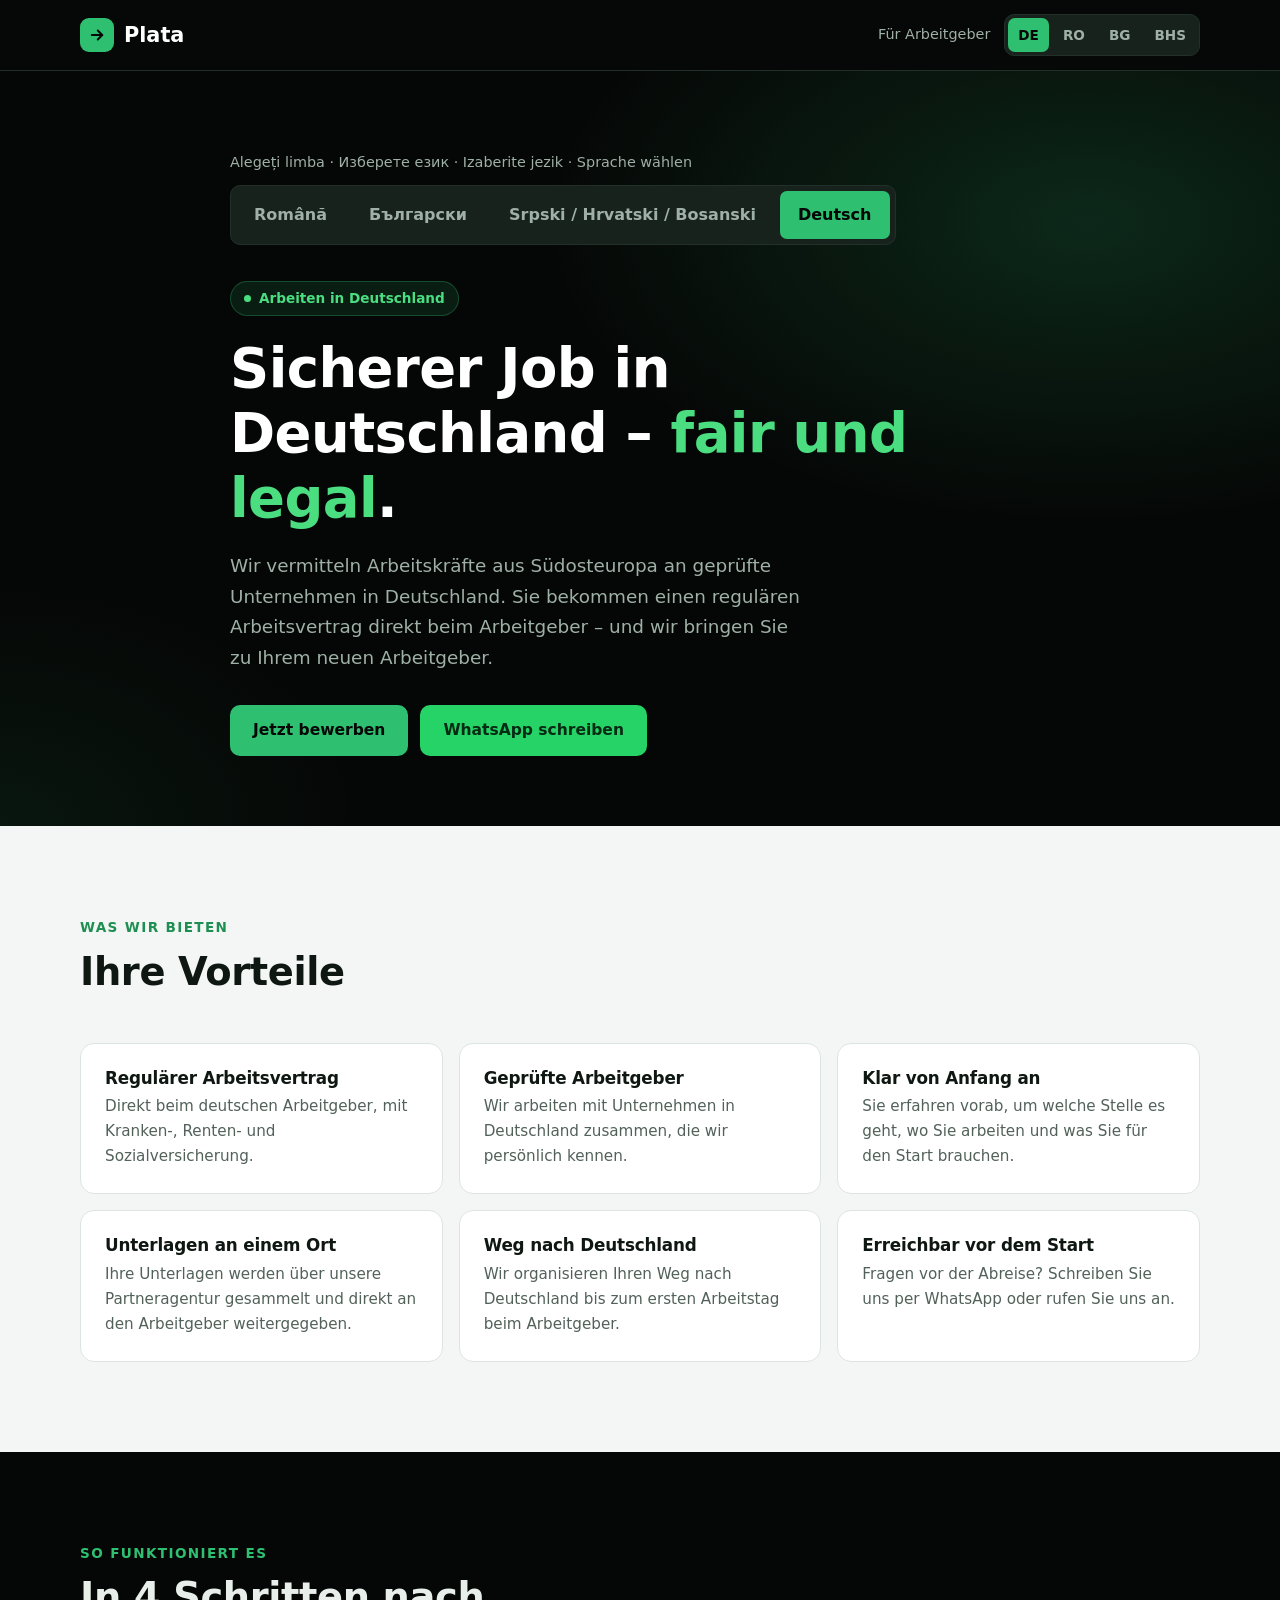
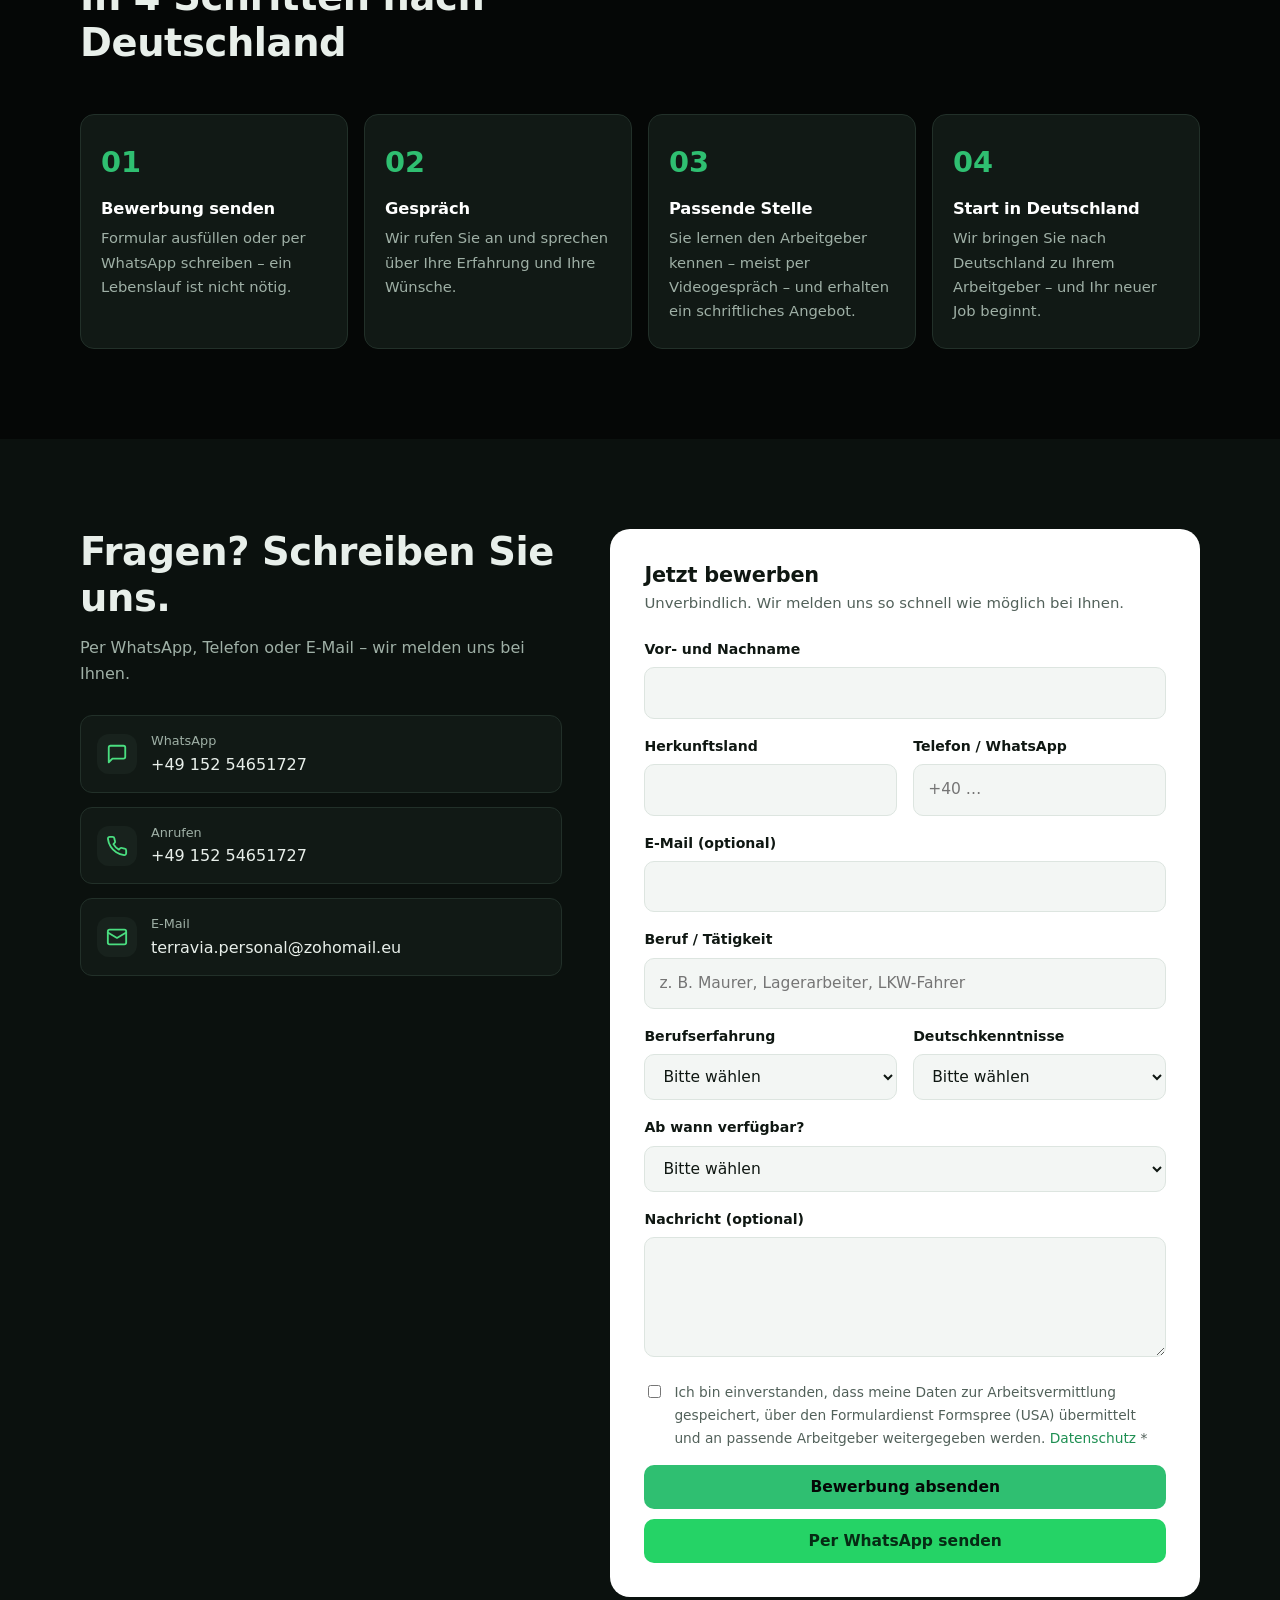
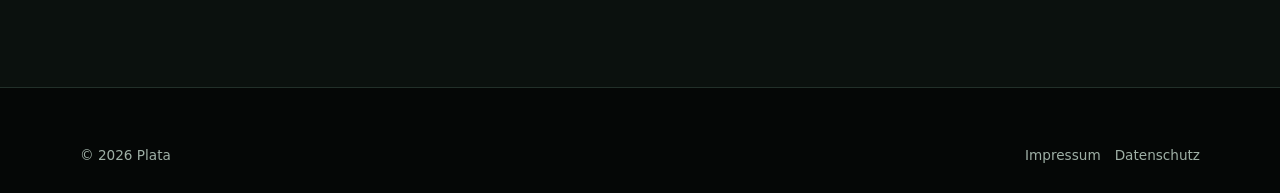
==== bewerber.html @ 731bc87e "Firmenname von Terravia auf Plata ändern Co-Authored-By: Claude Opus 5.5 <noreply@anthropic.com> Cla" ====
<!DOCTYPE html>
<html lang="de">
<head>
  <meta charset="UTF-8">
  <meta name="viewport" content="width=device-width, initial-scale=1.0">
  <title>Arbeiten in Deutschland – jetzt bewerben | Plata</title>
  <meta name="description" content="Arbeiten in Deutschland: regulärer Arbeitsvertrag direkt beim Arbeitgeber. Muncă în Germania · Работа в Германия · Posao u Njemačkoj.">
  <meta name="theme-color" content="#050706">
  <link rel="icon" href="assets/img/favicon.svg" type="image/svg+xml">
  <link rel="stylesheet" href="assets/css/style.css">
</head>
<body>
  <a class="skip-link" href="#main">↓</a>

  <header class="site-header">
    <div class="container">
      <a href="index.html" class="logo">
        <span class="logo-mark"><svg width="18" height="18" viewBox="0 0 24 24" fill="none" stroke="currentColor" stroke-width="2.6" stroke-linecap="round" stroke-linejoin="round" aria-hidden="true"><path d="M5 12h14"/><path d="m13 6 6 6-6 6"/></svg></span>
        <span data-cfg="companyName">Plata</span>
      </a>
      <div style="display:flex;align-items:center;gap:14px">
        <a href="index.html" class="header-langs" style="color:var(--muted-light);font-size:0.9rem" data-i18n="nav.employers">Für Arbeitgeber</a>
        <div class="lang-switch" role="group" aria-label="Sprache / Limba / Език / Jezik"></div>
      </div>
    </div>
  </header>

  <main id="main">
    <section class="hero worker-hero">
      <div class="container">
        <div class="lang-pick">
          <p>Alegeți limba · Изберете език · Izaberite jezik · Sprache wählen</p>
          <div class="lang-switch lang-switch-big" role="group" aria-label="Limba / Език / Jezik / Sprache"></div>
        </div>
        <span class="eyebrow" data-i18n="hero.eyebrow">Arbeiten in Deutschland</span>
        <h1 data-i18n="hero.title">Sicherer Job in Deutschland – <em>fair und legal</em>.</h1>
        <p class="lead" data-i18n="hero.lead"></p>
        <div class="hero-actions">
          <a href="#bewerbung" class="btn btn-green" data-i18n="hero.cta">Jetzt bewerben</a>
          <a data-cfg-href="whatsapp" href="#" target="_blank" rel="noopener" class="btn btn-whatsapp" data-i18n="hero.whatsapp">WhatsApp</a>
        </div>
      </div>
    </section>

    <section class="section section-light">
      <div class="container">
        <div class="section-head">
          <div class="kicker" data-i18n="benefits.kicker"></div>
          <h2 data-i18n="benefits.title"></h2>
        </div>
        <div class="benefits">
          <div class="benefit"><h3 data-i18n="b1.t"></h3><p data-i18n="b1.d"></p></div>
          <div class="benefit"><h3 data-i18n="b2.t"></h3><p data-i18n="b2.d"></p></div>
          <div class="benefit"><h3 data-i18n="b3.t"></h3><p data-i18n="b3.d"></p></div>
          <div class="benefit"><h3 data-i18n="b4.t"></h3><p data-i18n="b4.d"></p></div>
          <div class="benefit"><h3 data-i18n="b5.t"></h3><p data-i18n="b5.d"></p></div>
          <div class="benefit"><h3 data-i18n="b6.t"></h3><p data-i18n="b6.d"></p></div>
        </div>
      </div>
    </section>

    <section class="section section-black">
      <div class="container">
        <div class="section-head">
          <div class="kicker" data-i18n="steps.kicker"></div>
          <h2 data-i18n="steps.title"></h2>
        </div>
        <div class="steps" style="grid-template-columns:repeat(auto-fit,minmax(220px,1fr))">
          <div class="step"><h3 data-i18n="s1.t"></h3><p data-i18n="s1.d"></p></div>
          <div class="step"><h3 data-i18n="s2.t"></h3><p data-i18n="s2.d"></p></div>
          <div class="step"><h3 data-i18n="s3.t"></h3><p data-i18n="s3.d"></p></div>
          <div class="step"><h3 data-i18n="s4.t"></h3><p data-i18n="s4.d"></p></div>
        </div>
      </div>
    </section>

    <section class="section" id="bewerbung">
      <div class="container contact-wrap">
        <div class="contact-info">
          <h2 data-i18n="contact.t"></h2>
          <p data-i18n="contact.d"></p>
          <div class="contact-lines">
            <a class="contact-line" data-cfg-href="whatsapp" href="#" target="_blank" rel="noopener">
              <span class="icon"><svg viewBox="0 0 24 24" fill="none" stroke="currentColor" stroke-width="2" stroke-linecap="round" stroke-linejoin="round"><path d="M21 15a2 2 0 0 1-2 2H7l-4 4V5a2 2 0 0 1 2-2h14a2 2 0 0 1 2 2z"/></svg></span>
              <span><small>WhatsApp</small><span data-cfg="phone"></span></span>
            </a>
            <a class="contact-line" data-cfg-href="phone" href="#">
              <span class="icon"><svg viewBox="0 0 24 24" fill="none" stroke="currentColor" stroke-width="2" stroke-linecap="round" stroke-linejoin="round"><path d="M22 16.92v3a2 2 0 0 1-2.18 2 19.79 19.79 0 0 1-8.63-3.07 19.5 19.5 0 0 1-6-6A19.79 19.79 0 0 1 2.12 4.18 2 2 0 0 1 4.11 2h3a2 2 0 0 1 2 1.72c.13.96.36 1.9.7 2.81a2 2 0 0 1-.45 2.11L8.09 9.91a16 16 0 0 0 6 6l1.27-1.27a2 2 0 0 1 2.11-.45c.91.34 1.85.57 2.81.7A2 2 0 0 1 22 16.92z"/></svg></span>
              <span><small data-i18n="contact.call">Anrufen</small><span data-cfg="phone"></span></span>
            </a>
            <a class="contact-line" data-cfg-href="email" href="#">
              <span class="icon"><svg viewBox="0 0 24 24" fill="none" stroke="currentColor" stroke-width="2" stroke-linecap="round" stroke-linejoin="round"><rect x="2" y="4" width="20" height="16" rx="2"/><path d="m22 7-10 6L2 7"/></svg></span>
              <span><small>E-Mail</small><span data-cfg="email"></span></span>
            </a>
          </div>
        </div>

        <div class="form-card">
          <h3 data-i18n="form.title"></h3>
          <p class="sub" data-i18n="form.sub"></p>
          <div class="form-status" role="status" aria-live="polite"></div>
          <form id="worker-form" novalidate>
            <input type="text" name="_gotcha" tabindex="-1" autocomplete="off" aria-hidden="true" style="position:absolute;left:-9999px">
            <div class="form-grid">
              <div class="field full">
                <label for="w-name" data-i18n="f.name"></label>
                <input id="w-name" name="name" type="text" required autocomplete="name">
                <div class="error-msg" data-i18n="f.required"></div>
              </div>
              <div class="field">
                <label for="w-country" data-i18n="f.country"></label>
                <input id="w-country" name="country" type="text" required autocomplete="country-name">
                <div class="error-msg" data-i18n="f.required"></div>
              </div>
              <div class="field">
                <label for="w-phone" data-i18n="f.phone"></label>
                <input id="w-phone" name="phone" type="tel" required autocomplete="tel" placeholder="+40 …">
                <div class="error-msg" data-i18n="f.required"></div>
              </div>
              <div class="field full">
                <label for="w-email" data-i18n="f.email"></label>
                <input id="w-email" name="email" type="email" autocomplete="email">
              </div>
              <div class="field full">
                <label for="w-job" data-i18n="f.job"></label>
                <input id="w-job" name="job" type="text" required data-i18n-ph="f.job.ph">
                <div class="error-msg" data-i18n="f.required"></div>
              </div>
              <div class="field">
                <label for="w-exp" data-i18n="f.exp"></label>
                <select id="w-exp" name="experience">
                  <option value="" data-i18n="f.select"></option>
                  <option value="<1" data-i18n="f.exp.1"></option>
                  <option value="1-3" data-i18n="f.exp.2"></option>
                  <option value="3-5" data-i18n="f.exp.3"></option>
                  <option value=">5" data-i18n="f.exp.4"></option>
                </select>
              </div>
              <div class="field">
                <label for="w-german" data-i18n="f.german"></label>
                <select id="w-german" name="german">
                  <option value="" data-i18n="f.select"></option>
                  <option value="0" data-i18n="f.german.1"></option>
                  <option value="A" data-i18n="f.german.2"></option>
                  <option value="B" data-i18n="f.german.3"></option>
                  <option value="C" data-i18n="f.german.4"></option>
                </select>
              </div>
              <div class="field full">
                <label for="w-start" data-i18n="f.start"></label>
                <select id="w-start" name="start">
                  <option value="" data-i18n="f.select"></option>
                  <option value="now" data-i18n="f.start.1"></option>
                  <option value="1-3m" data-i18n="f.start.2"></option>
                  <option value="later" data-i18n="f.start.3"></option>
                </select>
              </div>
              <div class="field full">
                <label for="w-msg" data-i18n="f.msg"></label>
                <textarea id="w-msg" name="message"></textarea>
              </div>
              <label class="consent full">
                <input type="checkbox" name="consent">
                <span><span data-i18n="f.consent"></span> <a href="datenschutz.html" data-i18n="f.privacy"></a> *</span>
              </label>
              <div class="full" style="display:grid;gap:10px">
                <button type="submit" class="btn btn-green btn-block" data-i18n="f.submit"></button>
                <button type="button" id="worker-whatsapp" class="btn btn-whatsapp btn-block" data-i18n="f.whatsapp"></button>
              </div>
            </div>
          </form>
        </div>
      </div>
    </section>
  </main>

  <footer class="site-footer">
    <div class="container">
      <div class="footer-bottom" style="margin-top:0;border-top:none;padding-top:0">
        <span>© <span data-year></span> <span data-cfg="companyName">Plata</span></span>
        <span><a href="impressum.html" style="display:inline;margin-right:14px">Impressum</a><a href="datenschutz.html" style="display:inline">Datenschutz</a></span>
      </div>
    </div>
  </footer>

  <script src="assets/js/config.js"></script>
  <script src="assets/js/i18n.js"></script>
  <script src="assets/js/app.js"></script>
</body>
</html>
---- assets/css/style.css ----
/* Plata – Personalvermittlung Südosteuropa
 * Farben: Grün, Weiß, Dunkel/Schwarz. Keine externen Schriften (DSGVO-freundlich).
 */
:root {
  --black: #050706;
  --dark: #0b110e;
  --dark-2: #111915;
  --dark-3: #18221d;
  --line-dark: #223029;
  --green: #2fbf71;
  --green-bright: #4ade80;
  --green-dark: #1e8f52;
  --green-soft: rgba(47, 191, 113, 0.12);
  --white: #ffffff;
  --light: #f3f6f4;
  --text-light: #e8efea;
  --muted-light: #9fb0a6;
  --text-dark: #0f1712;
  --muted-dark: #52615a;
  --line-light: #dde5e0;
  --radius: 14px;
  --max: 1160px;
}

* { box-sizing: border-box; }
html { scroll-behavior: smooth; }

body {
  margin: 0;
  font-family: system-ui, -apple-system, "Segoe UI", Roboto, "Helvetica Neue", Arial, sans-serif;
  background: var(--dark);
  color: var(--text-light);
  line-height: 1.65;
  -webkit-font-smoothing: antialiased;
}

a { color: var(--green-bright); text-decoration: none; }
a:hover { text-decoration: underline; }
h1, h2, h3 { line-height: 1.2; letter-spacing: -0.01em; }

.container { width: 100%; max-width: var(--max); margin: 0 auto; padding: 0 20px; }

.skip-link {
  position: absolute; left: -999px; top: 8px; background: var(--green); color: var(--black);
  padding: 8px 14px; border-radius: 8px; z-index: 100;
}
.skip-link:focus { left: 8px; }

/* ---------- Header ---------- */
.site-header {
  position: sticky; top: 0; z-index: 50;
  background: rgba(5, 7, 6, 0.88);
  backdrop-filter: blur(10px);
  -webkit-backdrop-filter: blur(10px);
  border-bottom: 1px solid var(--line-dark);
}
.site-header .container { display: flex; align-items: center; justify-content: space-between; height: 70px; gap: 16px; }

.logo { display: flex; align-items: center; gap: 10px; color: var(--white); font-weight: 800; font-size: 1.3rem; }
.logo:hover { text-decoration: none; }
.logo-mark {
  width: 34px; height: 34px; border-radius: 9px; background: var(--green);
  display: grid; place-items: center; color: var(--black);
}
.logo small { display: block; font-size: 0.68rem; font-weight: 500; color: var(--muted-light); letter-spacing: 0.04em; text-transform: uppercase; margin-top: -3px; }

.nav { display: flex; align-items: center; gap: 4px; }
.nav a { color: var(--muted-light); padding: 8px 12px; border-radius: 8px; font-weight: 500; font-size: 0.95rem; }
.nav a:hover { color: var(--white); background: var(--dark-3); text-decoration: none; }
.nav a.active { color: var(--green-bright); }
.nav .btn { margin-left: 8px; }

.nav-toggle {
  display: none; background: none; border: 1px solid var(--line-dark); color: var(--white);
  border-radius: 8px; padding: 6px 11px; font-size: 1.2rem; cursor: pointer;
}

/* ---------- Buttons ---------- */
.btn {
  display: inline-flex; align-items: center; justify-content: center; gap: 8px;
  padding: 12px 22px; border-radius: 10px; border: 1px solid transparent;
  font-weight: 700; font-size: 0.97rem; font-family: inherit; cursor: pointer;
  transition: background 0.15s, color 0.15s, border-color 0.15s, transform 0.15s;
}
.btn:hover { text-decoration: none; transform: translateY(-1px); }
.btn-green { background: var(--green); color: var(--black); }
.btn-green:hover { background: var(--green-bright); }
.btn-ghost { background: transparent; color: var(--white); border-color: #34463c; }
.btn-ghost:hover { border-color: var(--green); color: var(--green-bright); }
.btn-dark { background: var(--black); color: var(--white); }
.btn-dark:hover { background: var(--dark-3); }
.btn-whatsapp { background: #25d366; color: #062b14; }
.btn-whatsapp:hover { background: #3ee07a; }
.btn-small { padding: 8px 15px; font-size: 0.88rem; }
.btn-block { width: 100%; }

/* ---------- Hero ---------- */
.hero {
  position: relative; overflow: hidden;
  background:
    radial-gradient(900px 500px at 85% 20%, rgba(47, 191, 113, 0.18), transparent 60%),
    radial-gradient(600px 400px at 0% 100%, rgba(47, 191, 113, 0.08), transparent 60%),
    var(--black);
  padding: 90px 0 100px;
}
.hero .container { display: grid; grid-template-columns: 1.15fr 0.85fr; gap: 50px; align-items: center; }
.eyebrow {
  display: inline-flex; align-items: center; gap: 8px;
  color: var(--green-bright); background: var(--green-soft); border: 1px solid rgba(47, 191, 113, 0.3);
  padding: 5px 13px; border-radius: 999px; font-size: 0.85rem; font-weight: 600; margin-bottom: 20px;
}
.eyebrow::before { content: ""; width: 7px; height: 7px; border-radius: 50%; background: var(--green-bright); }
.hero h1 { font-size: clamp(2.1rem, 4.6vw, 3.4rem); margin: 0 0 20px; color: var(--white); }
.hero h1 em { font-style: normal; color: var(--green-bright); }
.hero p.lead { font-size: 1.15rem; color: var(--muted-light); margin: 0 0 32px; max-width: 580px; }
.hero-actions { display: flex; gap: 12px; flex-wrap: wrap; }
.hero-langs { margin-top: 28px; font-size: 0.9rem; color: var(--muted-light); }
.hero-langs a { color: var(--text-light); border-bottom: 1px dashed #3b4d43; margin-left: 6px; }
.hero-langs a:hover { color: var(--green-bright); text-decoration: none; }

.route-card {
  background: linear-gradient(180deg, var(--dark-2), var(--black));
  border: 1px solid var(--line-dark); border-radius: 20px; padding: 22px;
  box-shadow: 0 30px 80px rgba(0, 0, 0, 0.5);
}
.route-card h2 { font-size: 0.8rem; text-transform: uppercase; letter-spacing: 0.1em; color: var(--muted-light); margin: 0 0 8px; font-weight: 600; }
.route-card svg { width: 100%; height: auto; display: block; }
.route-card .legend { display: flex; gap: 16px; font-size: 0.8rem; color: var(--muted-light); margin-top: 8px; flex-wrap: wrap; }
.route-card .legend span::before { content: ""; display: inline-block; width: 9px; height: 9px; border-radius: 50%; margin-right: 6px; vertical-align: 0; }
.route-card .legend .eu::before { background: var(--green-bright); }
.route-card .legend .wb::before { background: transparent; border: 2px solid var(--green-bright); width: 7px; height: 7px; }

.route-path { stroke-dasharray: 5 6; animation: dash 1.6s linear infinite; }
@keyframes dash { to { stroke-dashoffset: -22; } }
@media (prefers-reduced-motion: reduce) { .route-path { animation: none; } html { scroll-behavior: auto; } }

/* ---------- Trust bar ---------- */
.trust { background: var(--dark-2); border-top: 1px solid var(--line-dark); border-bottom: 1px solid var(--line-dark); }
.trust .container { display: grid; grid-template-columns: repeat(4, 1fr); }
.trust-item { padding: 26px 20px; border-right: 1px solid var(--line-dark); }
.trust-item:last-child { border-right: none; }
.trust-item strong { display: block; color: var(--white); font-size: 1.02rem; }
.trust-item span { color: var(--muted-light); font-size: 0.9rem; }

/* ---------- Sections ---------- */
.section { padding: 90px 0; }
.section-black { background: var(--black); }
.section-light { background: var(--light); color: var(--text-dark); }
.section-white { background: var(--white); color: var(--text-dark); }
.section-head { max-width: 680px; margin-bottom: 48px; }
.section-head.center { margin-left: auto; margin-right: auto; text-align: center; }
.kicker { color: var(--green); font-weight: 700; font-size: 0.85rem; text-transform: uppercase; letter-spacing: 0.1em; margin-bottom: 10px; }
.section-head h2 { font-size: clamp(1.7rem, 3.2vw, 2.4rem); margin: 0 0 14px; }
.section-head p { margin: 0; font-size: 1.07rem; color: var(--muted-light); }
.section-light .section-head p, .section-white .section-head p { color: var(--muted-dark); }
.section-light .kicker, .section-white .kicker { color: var(--green-dark); }

.grid-3 { display: grid; grid-template-columns: repeat(3, 1fr); gap: 20px; }
.grid-2 { display: grid; grid-template-columns: 1fr 1fr; gap: 48px; align-items: center; }

/* Leistungen (helle Karten) */
.service {
  background: var(--white); border: 1px solid var(--line-light); border-radius: var(--radius); padding: 28px;
  transition: border-color 0.15s, box-shadow 0.15s;
}
.service:hover { border-color: var(--green); box-shadow: 0 12px 30px rgba(15, 23, 18, 0.08); }
.icon {
  width: 46px; height: 46px; border-radius: 12px; display: grid; place-items: center;
  background: var(--black); color: var(--green-bright); margin-bottom: 18px;
}
.icon svg { width: 22px; height: 22px; }
.service h3 { margin: 0 0 8px; font-size: 1.12rem; }
.service p { margin: 0; color: var(--muted-dark); font-size: 0.97rem; }

/* Ablauf */
.steps { display: grid; grid-template-columns: repeat(5, 1fr); gap: 16px; counter-reset: step; }
.step {
  position: relative; background: var(--dark-2); border: 1px solid var(--line-dark); border-radius: var(--radius); padding: 24px 20px;
}
.step::before {
  counter-increment: step; content: counter(step, decimal-leading-zero);
  display: block; font-size: 1.8rem; font-weight: 800; color: var(--green); margin-bottom: 12px; font-variant-numeric: tabular-nums;
}
.step h3 { margin: 0 0 8px; font-size: 1.02rem; color: var(--white); }
.step p { margin: 0; color: var(--muted-light); font-size: 0.92rem; }

/* Branchen (schwarze Kacheln) */
.sectors { display: grid; grid-template-columns: repeat(4, 1fr); gap: 14px; }
.sector {
  background: var(--black); border: 1px solid var(--line-dark); border-radius: var(--radius); padding: 22px;
  transition: border-color 0.15s;
}
.sector:hover { border-color: var(--green); }
.sector .icon { background: var(--dark-3); margin-bottom: 14px; }
.sector h3 { margin: 0 0 6px; font-size: 1.02rem; color: var(--white); }
.sector p { margin: 0; color: var(--muted-light); font-size: 0.88rem; }

/* Länder */
.countries { display: grid; grid-template-columns: 1fr 1fr; gap: 20px; }
.country-group { background: var(--dark-2); border: 1px solid var(--line-dark); border-radius: var(--radius); padding: 28px; }
.country-group h3 { margin: 0 0 6px; color: var(--white); }
.country-group > p { margin: 0 0 18px; color: var(--muted-light); font-size: 0.95rem; }
.country-list { display: flex; flex-wrap: wrap; gap: 10px; list-style: none; padding: 0; margin: 0; }
.country-list li {
  display: flex; align-items: center; gap: 10px; background: var(--black); border: 1px solid var(--line-dark);
  padding: 8px 14px 8px 8px; border-radius: 999px; font-size: 0.93rem;
}
.cc {
  font-size: 0.72rem; font-weight: 800; background: var(--green); color: var(--black);
  border-radius: 999px; padding: 3px 7px; letter-spacing: 0.04em;
}
.country-group.wb .cc { background: transparent; color: var(--green-bright); box-shadow: inset 0 0 0 1.5px var(--green-bright); }

/* Über uns */
.about-points { list-style: none; padding: 0; margin: 26px 0 0; display: grid; gap: 14px; }
.about-points li { display: flex; gap: 12px; align-items: flex-start; }
.check {
  flex: none; width: 24px; height: 24px; border-radius: 50%; background: var(--green); color: var(--black);
  display: grid; place-items: center; font-size: 0.8rem; font-weight: 900; margin-top: 2px;
}
.about-panel {
  background: var(--black); color: var(--text-light); border-radius: 20px; padding: 36px;
  position: relative; overflow: hidden;
}
.about-panel::after {
  content: ""; position: absolute; right: -80px; bottom: -80px; width: 240px; height: 240px; border-radius: 50%;
  background: radial-gradient(circle, rgba(47, 191, 113, 0.35), transparent 70%);
}
.about-panel blockquote { margin: 0; font-size: 1.25rem; line-height: 1.5; color: var(--white); position: relative; z-index: 1; }
.about-panel .sig { margin-top: 18px; color: var(--green-bright); font-weight: 600; position: relative; z-index: 1; }
.about-panel .facts { margin-top: 28px; padding-top: 22px; border-top: 1px solid var(--line-dark); display: grid; gap: 10px; position: relative; z-index: 1; }
.about-panel .facts div { display: flex; justify-content: space-between; gap: 12px; font-size: 0.93rem; }
.about-panel .facts span:first-child { color: var(--muted-light); }

/* FAQ */
.faq { max-width: 820px; margin: 0 auto; }
.faq details { border-bottom: 1px solid var(--line-dark); }
.faq summary {
  cursor: pointer; list-style: none; padding: 22px 40px 22px 0; font-weight: 650; font-size: 1.05rem; color: var(--white); position: relative;
}
.faq summary::-webkit-details-marker { display: none; }
.faq summary::after {
  content: "+"; position: absolute; right: 4px; top: 50%; transform: translateY(-50%);
  color: var(--green-bright); font-size: 1.5rem; font-weight: 400; transition: transform 0.2s;
}
.faq details[open] summary::after { transform: translateY(-50%) rotate(45deg); }
.faq details p { margin: 0 0 22px; color: var(--muted-light); }

/* ---------- Formulare ---------- */
.contact-wrap { display: grid; grid-template-columns: 0.9fr 1.1fr; gap: 48px; align-items: start; }
.contact-info h2 { font-size: clamp(1.7rem, 3.2vw, 2.4rem); margin: 0 0 14px; }
.contact-info > p { color: var(--muted-light); margin: 0 0 28px; }
.contact-lines { display: grid; gap: 14px; }
.contact-line {
  display: flex; gap: 14px; align-items: center; background: var(--dark-2); border: 1px solid var(--line-dark);
  border-radius: 12px; padding: 14px 16px; color: var(--text-light);
}
.contact-line:hover { border-color: var(--green); text-decoration: none; }
.contact-line .icon { width: 40px; height: 40px; margin: 0; background: var(--dark-3); }
.contact-line small { display: block; color: var(--muted-light); font-size: 0.8rem; }

.form-card { background: var(--white); color: var(--text-dark); border-radius: 20px; padding: 34px; }
.form-card h3 { margin: 0 0 4px; font-size: 1.3rem; }
.form-card .sub { margin: 0 0 22px; color: var(--muted-dark); font-size: 0.93rem; }
.form-grid { display: grid; grid-template-columns: 1fr 1fr; gap: 16px; }
.form-grid .full { grid-column: 1 / -1; }
.field label { display: block; font-weight: 600; font-size: 0.88rem; margin-bottom: 6px; }
.field input, .field select, .field textarea {
  width: 100%; padding: 12px 14px; border: 1px solid var(--line-light); border-radius: 10px;
  font: inherit; font-size: 0.97rem; background: var(--light); color: var(--text-dark);
}
.field textarea { min-height: 120px; resize: vertical; }
.field input:focus, .field select:focus, .field textarea:focus {
  outline: none; border-color: var(--green); box-shadow: 0 0 0 3px rgba(47, 191, 113, 0.2); background: var(--white);
}
.field.invalid input, .field.invalid select, .field.invalid textarea { border-color: #d64545; }
.error-msg { display: none; color: #c23030; font-size: 0.8rem; margin-top: 4px; }
.field.invalid .error-msg { display: block; }
.consent { display: flex; gap: 10px; align-items: flex-start; font-size: 0.86rem; color: var(--muted-dark); }
.consent input { margin-top: 4px; accent-color: var(--green-dark); }
.consent.invalid { color: #c23030; }
.consent a { color: var(--green-dark); }
.form-note { font-size: 0.8rem; color: var(--muted-dark); margin: 12px 0 0; }
.form-status { display: none; border-radius: 10px; padding: 14px 16px; margin-bottom: 18px; font-size: 0.95rem; }
.form-status.show { display: block; }
.form-status.ok { background: #e7f8ee; border: 1px solid #b5e8cb; color: #145c35; }
.form-status.err { background: #fdecec; border: 1px solid #f3c1c1; color: #8f1f1f; }

/* ---------- Bewerberseite ---------- */
.lang-switch { display: flex; gap: 4px; background: var(--dark-3); border: 1px solid var(--line-dark); border-radius: 10px; padding: 3px; }
.lang-switch button {
  background: none; border: none; color: var(--muted-light); font: inherit; font-size: 0.85rem; font-weight: 700;
  padding: 6px 10px; border-radius: 7px; cursor: pointer;
}
.lang-switch button:hover { color: var(--white); }
.lang-switch button[aria-pressed="true"] { background: var(--green); color: var(--black); }
.lang-pick { margin-bottom: 36px; }
.lang-pick p { margin: 0 0 10px; color: var(--muted-light); font-size: 0.9rem; }
.lang-switch-big { display: inline-flex; flex-wrap: wrap; gap: 6px; padding: 5px; }
.lang-switch-big button { font-size: 1rem; padding: 11px 18px; }

.worker-hero { padding: 80px 0 70px; }
.worker-hero .container { display: block; max-width: 860px; }
.benefits { display: grid; grid-template-columns: repeat(3, 1fr); gap: 16px; }
.benefit { background: var(--white); border: 1px solid var(--line-light); border-radius: var(--radius); padding: 24px; }
.benefit h3 { margin: 0 0 6px; font-size: 1.05rem; }
.benefit p { margin: 0; color: var(--muted-dark); font-size: 0.95rem; }
.free-badge {
  display: inline-block; background: var(--green); color: var(--black); font-weight: 800;
  border-radius: 8px; padding: 3px 10px; font-size: 0.85rem; margin-bottom: 12px;
}

/* ---------- Rechtliches ---------- */
.prose { max-width: 780px; margin: 0 auto; overflow-wrap: break-word; hyphens: auto; }
.prose h1 { overflow-wrap: anywhere; }
.prose h1 { font-size: clamp(1.7rem, 7vw, 2.2rem); margin: 0 0 20px; }
.prose h2 { font-size: 1.2rem; margin: 30px 0 8px; }
.prose p { color: var(--muted-dark); }
.placeholder-note { background: #fff7e0; border: 1px solid #f0d98a; color: #6b5200; padding: 12px 16px; border-radius: 10px; font-size: 0.92rem; }

/* ---------- Footer ---------- */
.site-footer { background: var(--black); border-top: 1px solid var(--line-dark); padding: 56px 0 26px; font-size: 0.93rem; color: var(--muted-light); }
.footer-grid { display: grid; grid-template-columns: 2fr 1fr 1fr 1fr; gap: 32px; }
.site-footer h4 { color: var(--white); margin: 0 0 12px; font-size: 0.95rem; }
.site-footer a { display: block; color: var(--muted-light); margin-bottom: 7px; }
.site-footer a:hover { color: var(--green-bright); text-decoration: none; }
.site-footer .logo { margin-bottom: 14px; }
.footer-bottom { margin-top: 40px; padding-top: 22px; border-top: 1px solid var(--line-dark); display: flex; justify-content: space-between; gap: 12px; flex-wrap: wrap; font-size: 0.85rem; }

/* ---------- Responsive ---------- */
@media (max-width: 1020px) {
  .steps { grid-template-columns: repeat(3, 1fr); }
  .sectors { grid-template-columns: repeat(2, 1fr); }
  .footer-grid { grid-template-columns: 1fr 1fr; }
}
@media (max-width: 880px) {
  .nav-toggle { display: block; }
  .nav {
    display: none; position: absolute; top: 70px; left: 0; right: 0; flex-direction: column; align-items: stretch;
    background: var(--black); border-bottom: 1px solid var(--line-dark); padding: 12px 20px 20px;
  }
  .nav.open { display: flex; }
  .nav .btn { margin: 8px 0 0; }
  .hero { padding: 60px 0 70px; }
  .hero .container, .grid-2, .contact-wrap, .countries { grid-template-columns: 1fr; }
  .grid-3, .benefits { grid-template-columns: 1fr; }
  .trust .container { grid-template-columns: 1fr 1fr; }
  .trust-item:nth-child(2) { border-right: none; }
  .trust-item:nth-child(-n+2) { border-bottom: 1px solid var(--line-dark); }
  .section { padding: 64px 0; }
}
@media (max-width: 600px) {
  .steps, .sectors, .footer-grid, .form-grid { grid-template-columns: 1fr; }
  .form-card, .about-panel { padding: 24px; }
  .trust .container { grid-template-columns: 1fr; }
  .trust-item { border-right: none; border-bottom: 1px solid var(--line-dark); }
  .trust-item:last-child { border-bottom: none; }
  .header-langs { display: none; }
}
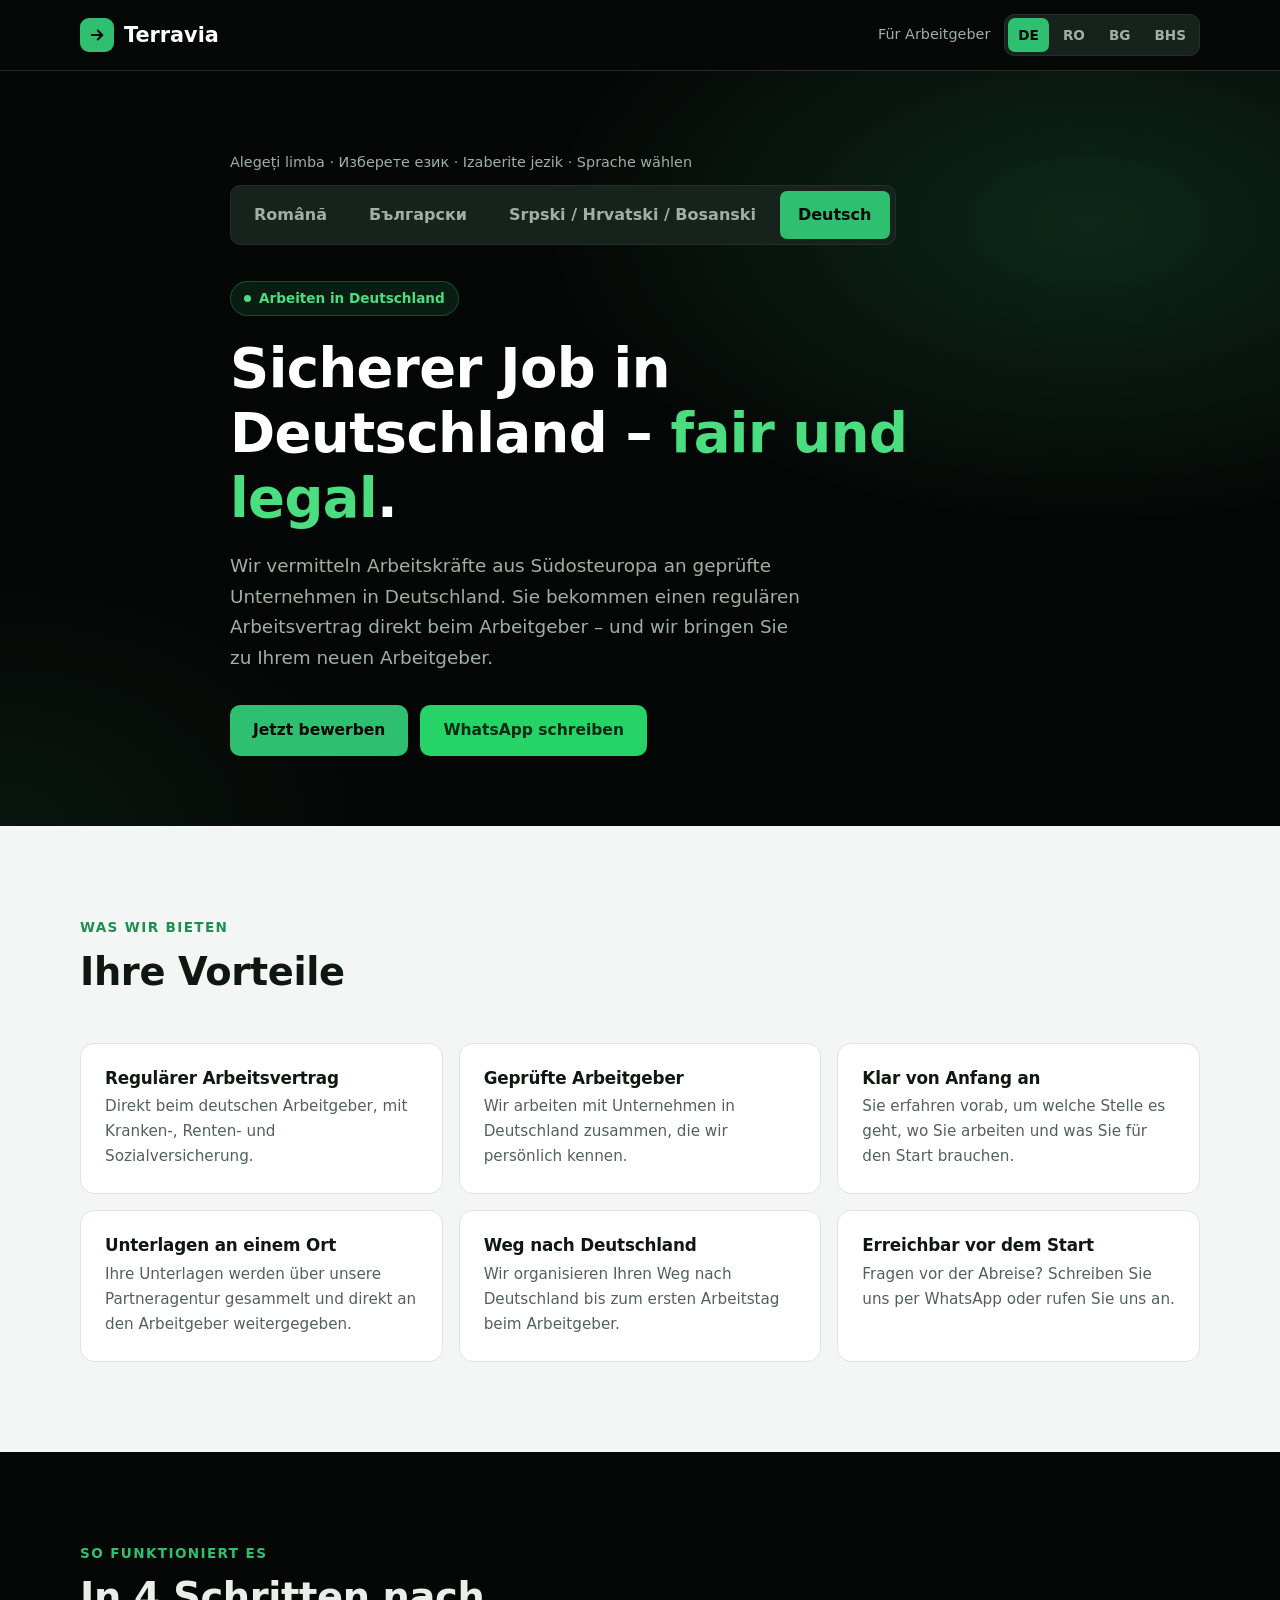
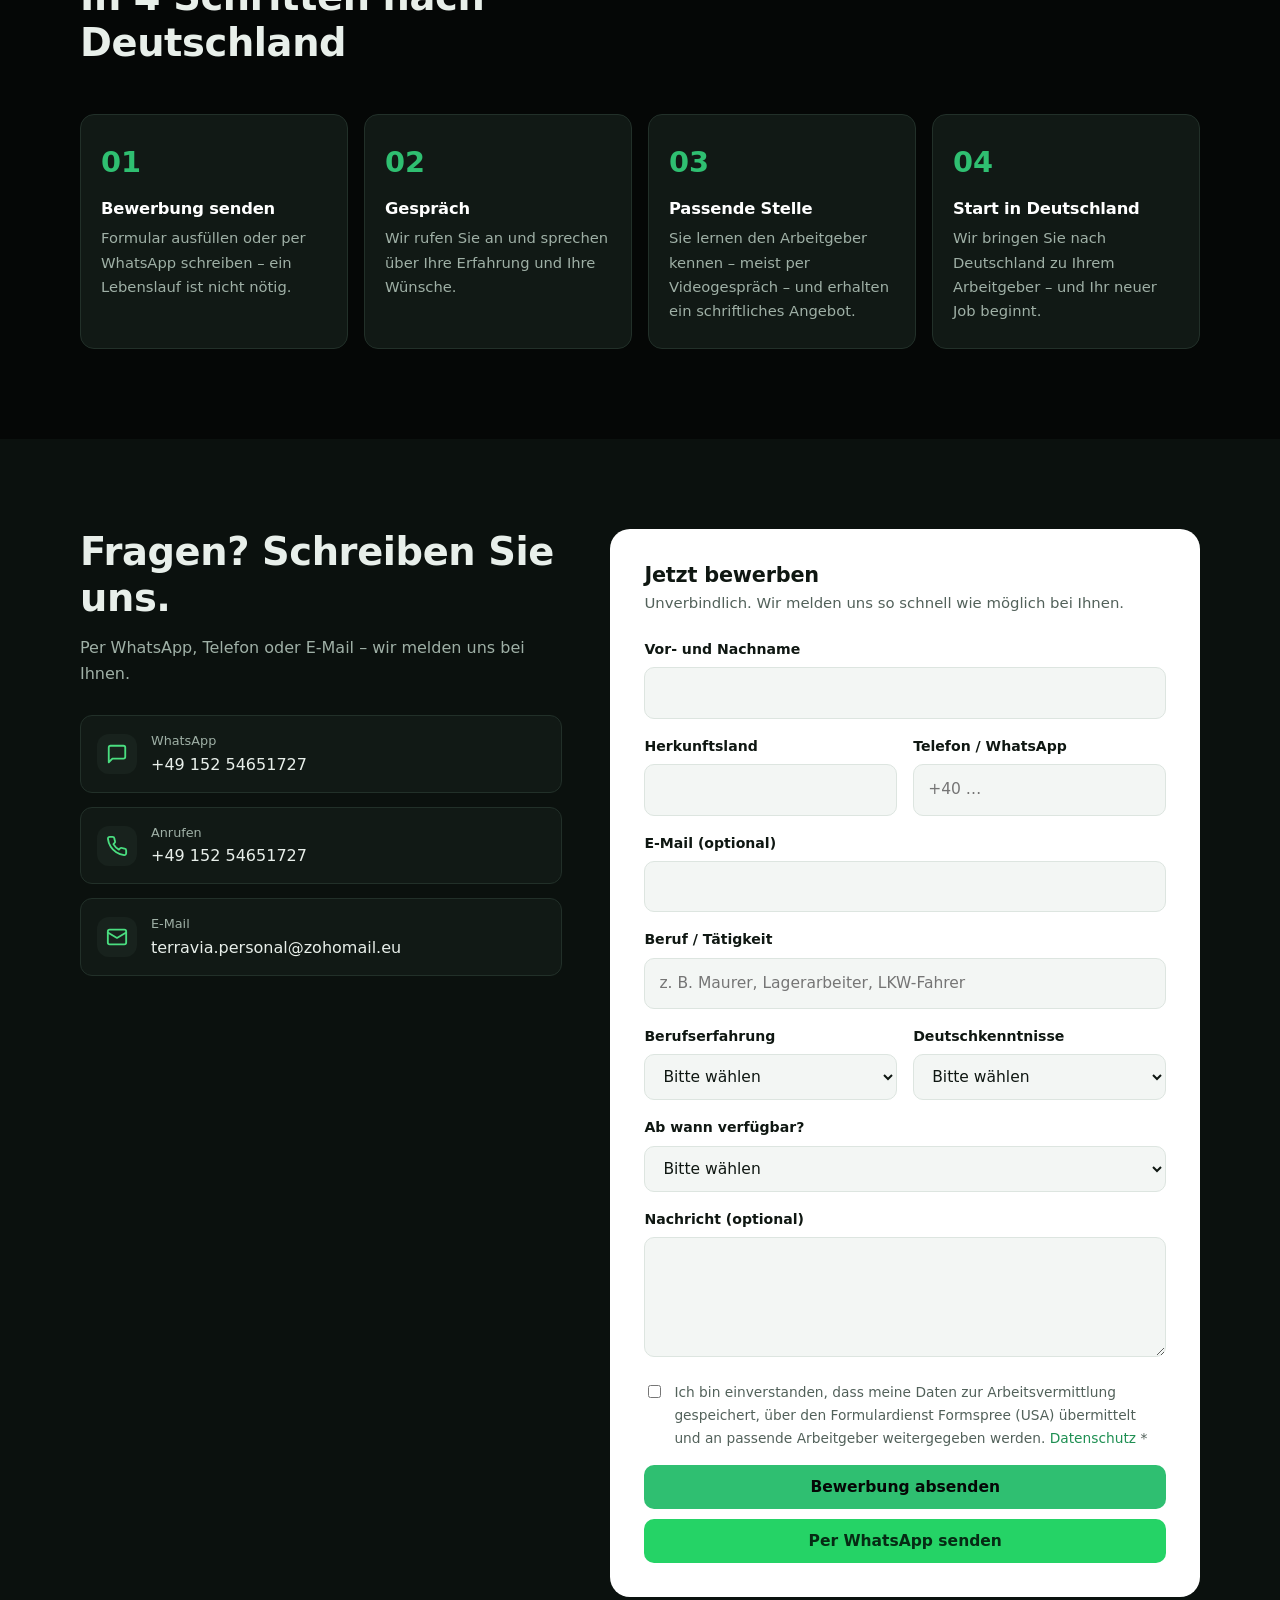
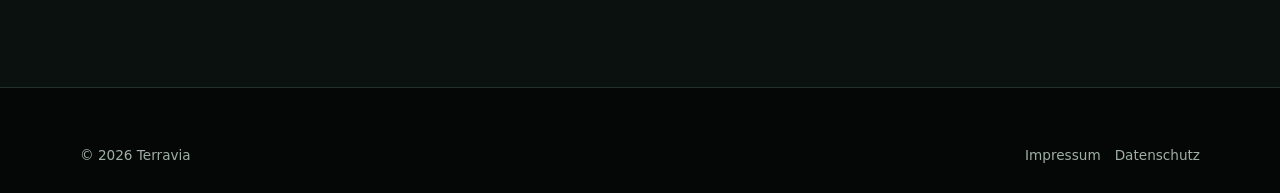
==== commit adc0e44a: "Firmenname wieder auf Terravia zurücksetzen Co-Authored-By: Claude Opus 5.5 <noreply@anthropic.com> " ====
--- a/bewerber.html
+++ b/bewerber.html
@@ -3,7 +3,7 @@
 <head>
   <meta charset="UTF-8">
   <meta name="viewport" content="width=device-width, initial-scale=1.0">
-  <title>Arbeiten in Deutschland – jetzt bewerben | Plata</title>
+  <title>Arbeiten in Deutschland – jetzt bewerben | Terravia</title>
   <meta name="description" content="Arbeiten in Deutschland: regulärer Arbeitsvertrag direkt beim Arbeitgeber. Muncă în Germania · Работа в Германия · Posao u Njemačkoj.">
   <meta name="theme-color" content="#050706">
   <link rel="icon" href="assets/img/favicon.svg" type="image/svg+xml">
@@ -16,7 +16,7 @@
     <div class="container">
       <a href="index.html" class="logo">
         <span class="logo-mark"><svg width="18" height="18" viewBox="0 0 24 24" fill="none" stroke="currentColor" stroke-width="2.6" stroke-linecap="round" stroke-linejoin="round" aria-hidden="true"><path d="M5 12h14"/><path d="m13 6 6 6-6 6"/></svg></span>
-        <span data-cfg="companyName">Plata</span>
+        <span data-cfg="companyName">Terravia</span>
       </a>
       <div style="display:flex;align-items:center;gap:14px">
         <a href="index.html" class="header-langs" style="color:var(--muted-light);font-size:0.9rem" data-i18n="nav.employers">Für Arbeitgeber</a>
@@ -177,7 +177,7 @@
   <footer class="site-footer">
     <div class="container">
       <div class="footer-bottom" style="margin-top:0;border-top:none;padding-top:0">
-        <span>© <span data-year></span> <span data-cfg="companyName">Plata</span></span>
+        <span>© <span data-year></span> <span data-cfg="companyName">Terravia</span></span>
         <span><a href="impressum.html" style="display:inline;margin-right:14px">Impressum</a><a href="datenschutz.html" style="display:inline">Datenschutz</a></span>
       </div>
     </div>
--- a/assets/css/style.css
+++ b/assets/css/style.css
@@ -1,4 +1,4 @@
-/* Plata – Personalvermittlung Südosteuropa
+/* Terravia – Personalvermittlung Südosteuropa
  * Farben: Grün, Weiß, Dunkel/Schwarz. Keine externen Schriften (DSGVO-freundlich).
  */
 :root {
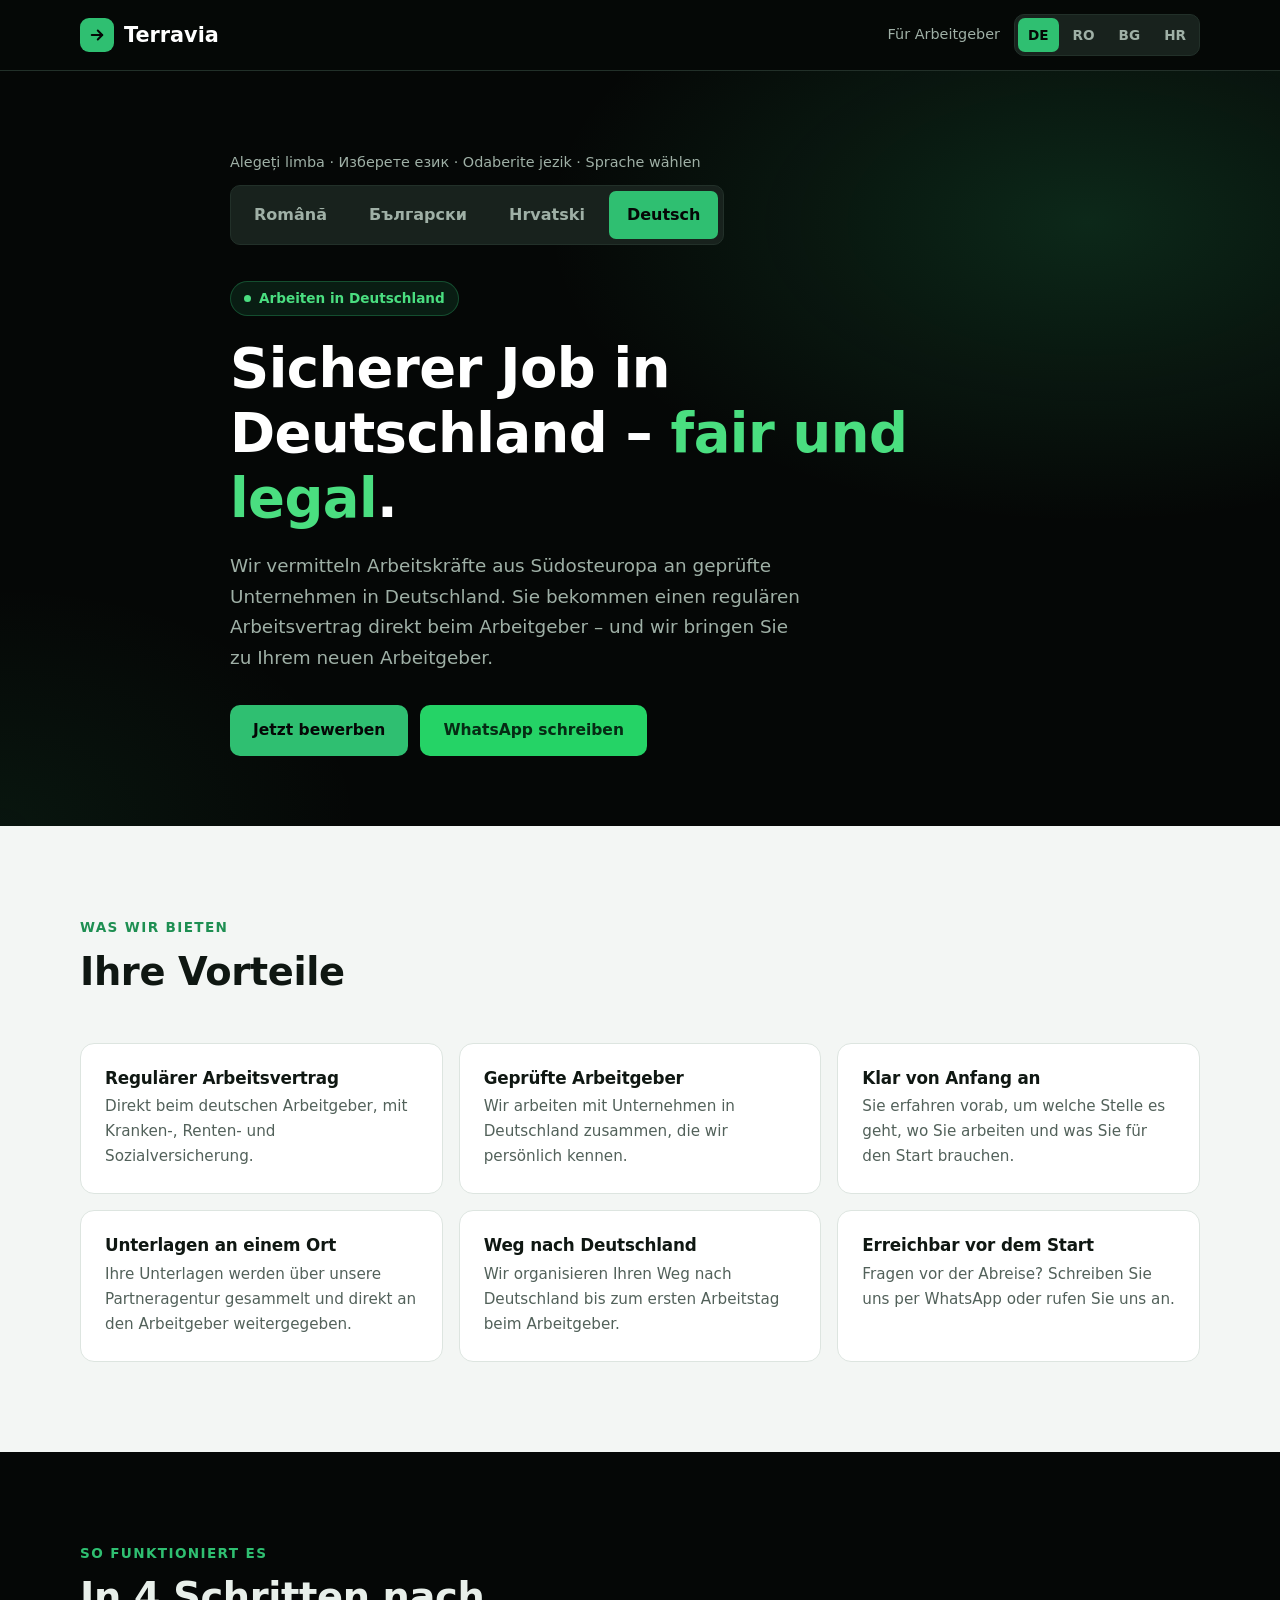
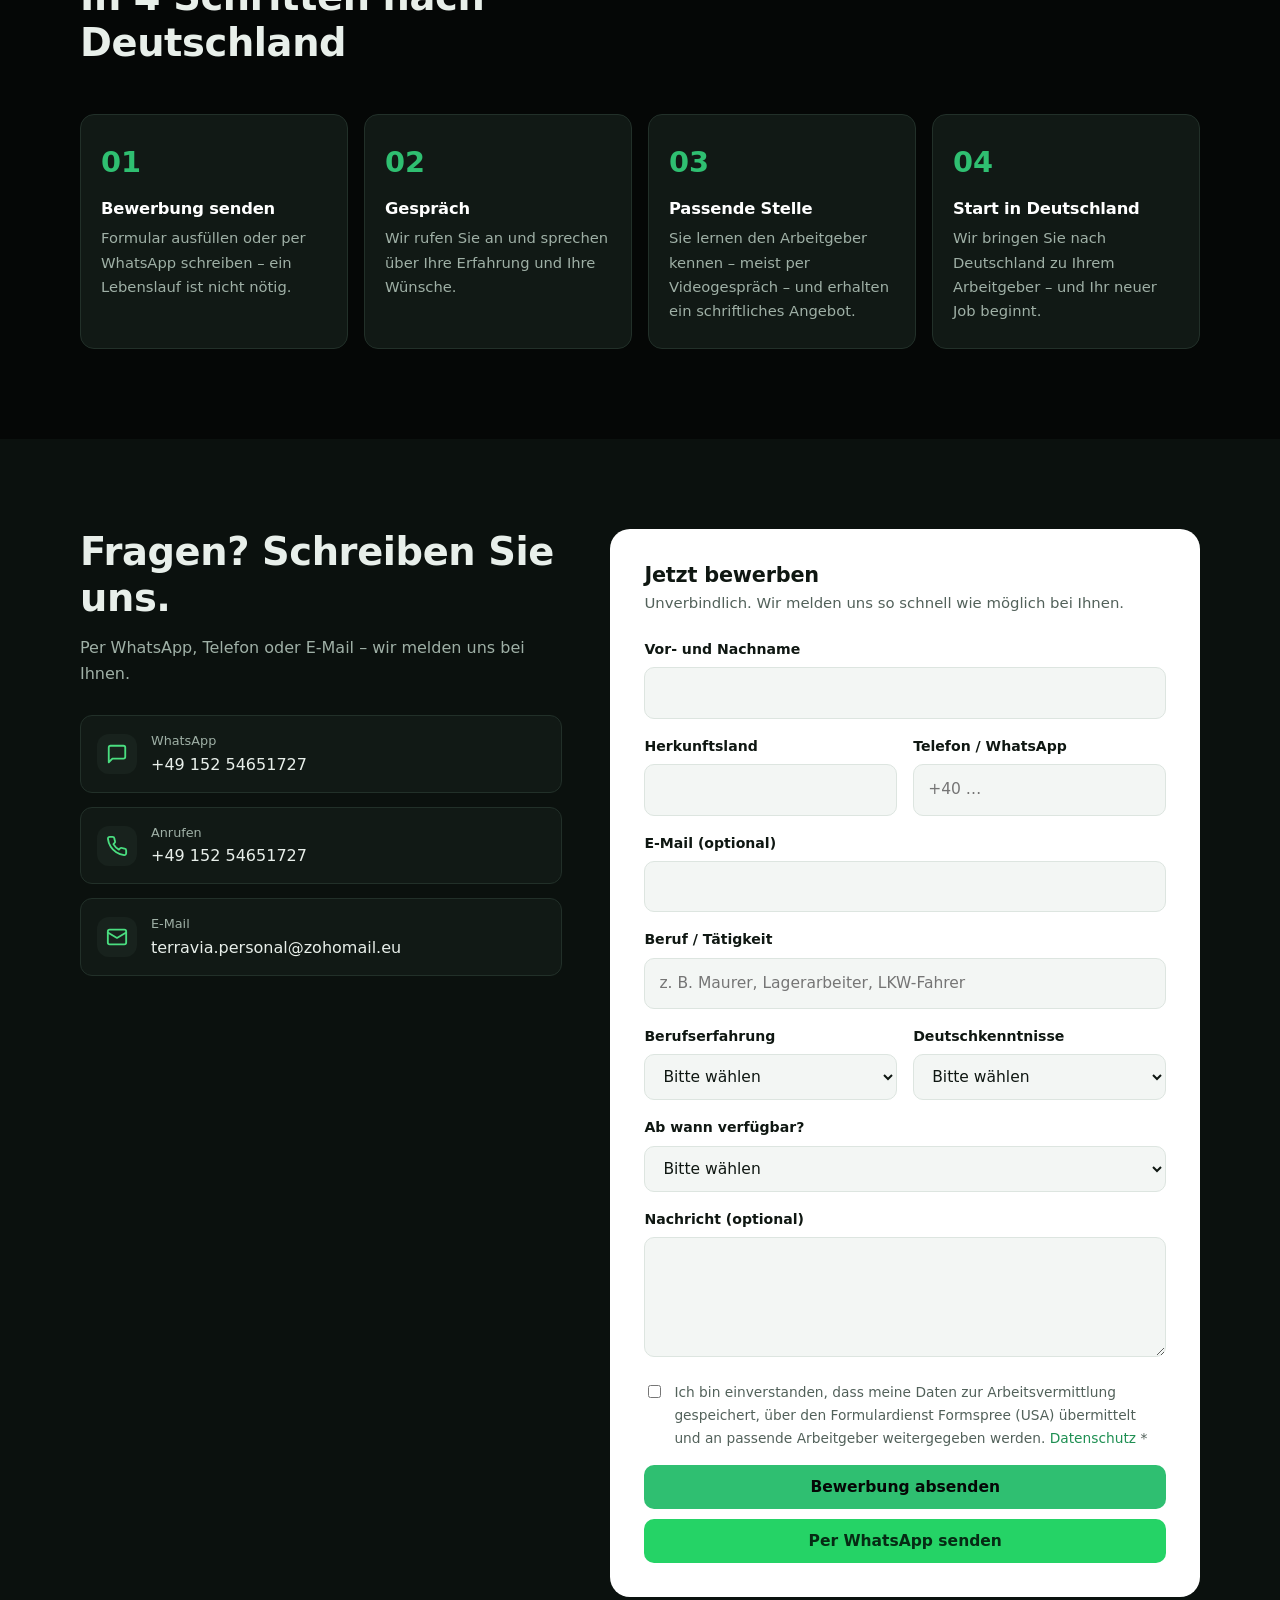
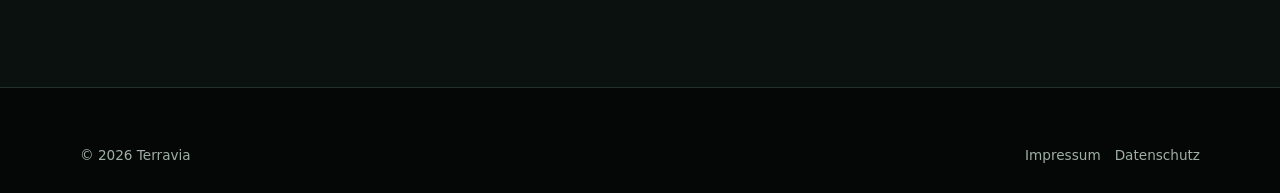
==== commit baf76f69: "Nur noch EU-Länder und EU-Sprachen Bewerberseite: Serbisch/Kroatisch/Bosnisch durch Kroatisch ersetz" ====
--- a/bewerber.html
+++ b/bewerber.html
@@ -29,7 +29,7 @@
     <section class="hero worker-hero">
       <div class="container">
         <div class="lang-pick">
-          <p>Alegeți limba · Изберете език · Izaberite jezik · Sprache wählen</p>
+          <p>Alegeți limba · Изберете език · Odaberite jezik · Sprache wählen</p>
           <div class="lang-switch lang-switch-big" role="group" aria-label="Limba / Език / Jezik / Sprache"></div>
         </div>
         <span class="eyebrow" data-i18n="hero.eyebrow">Arbeiten in Deutschland</span>
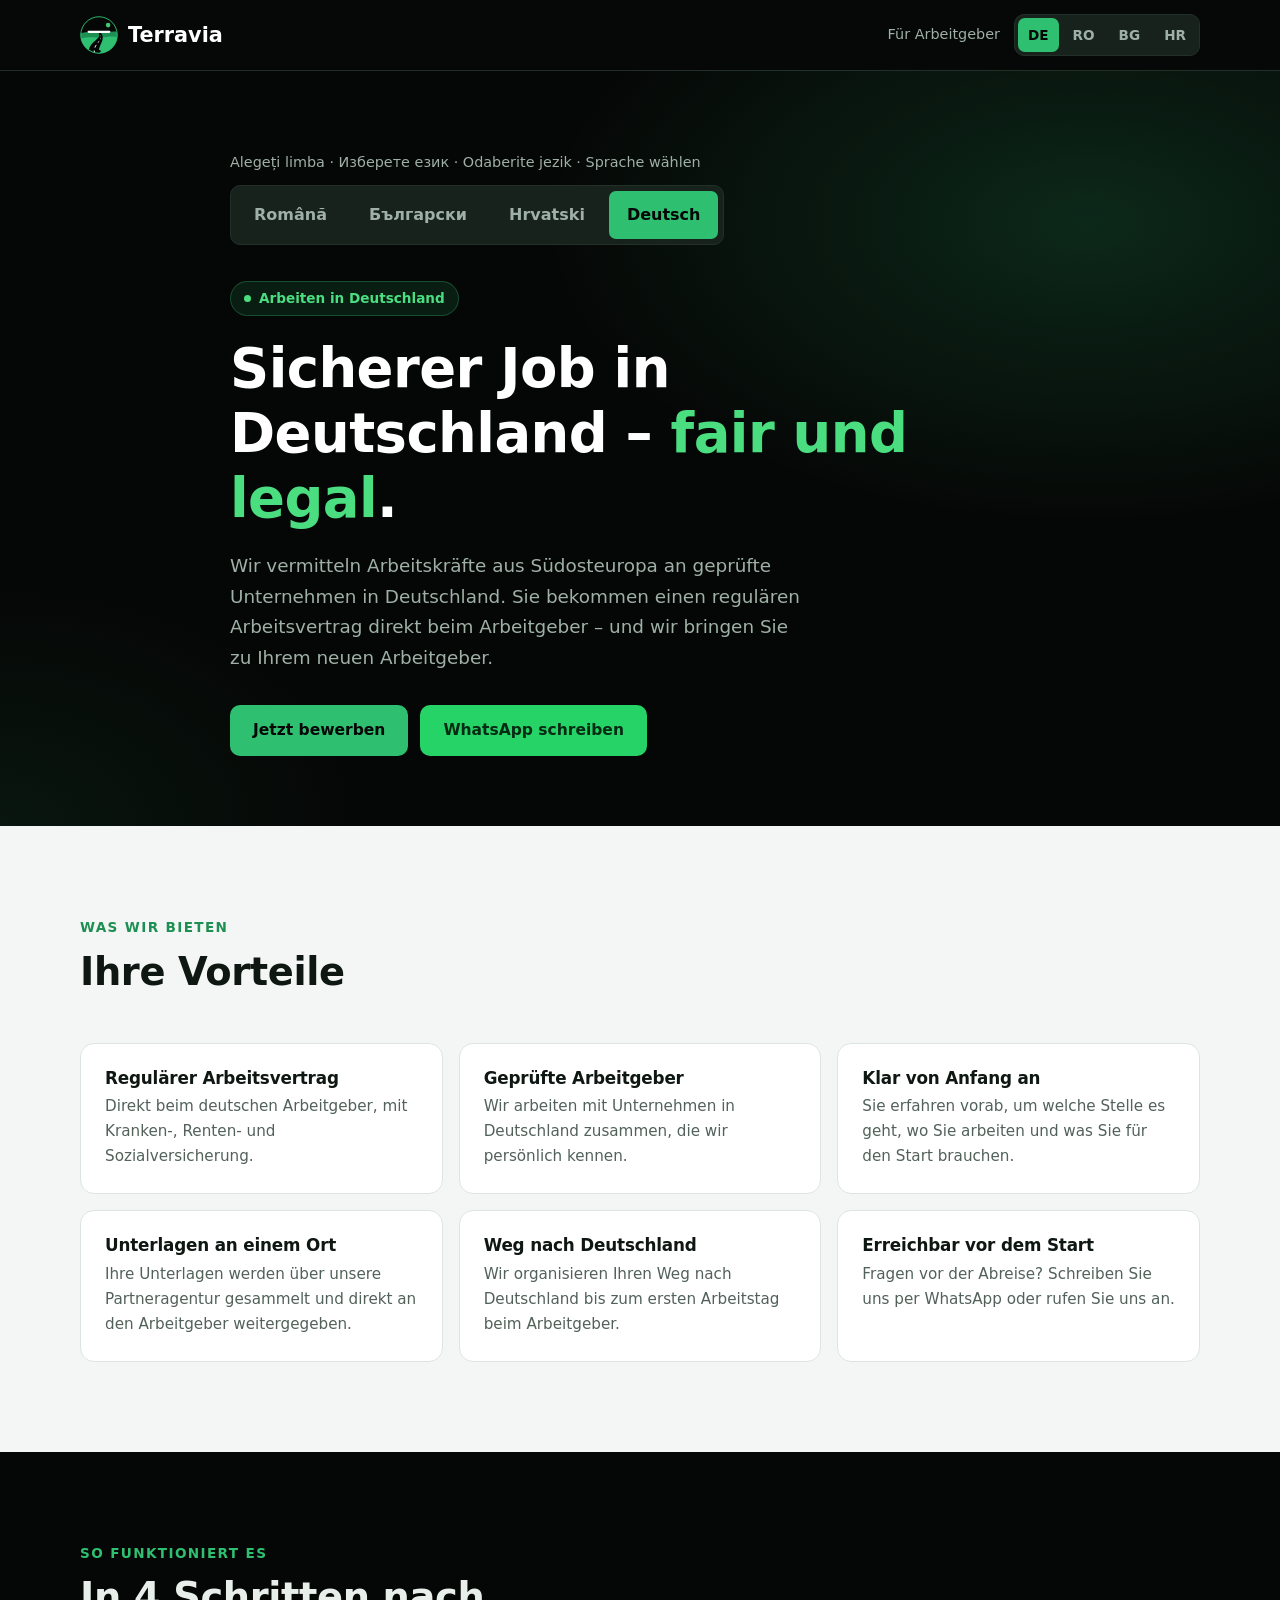
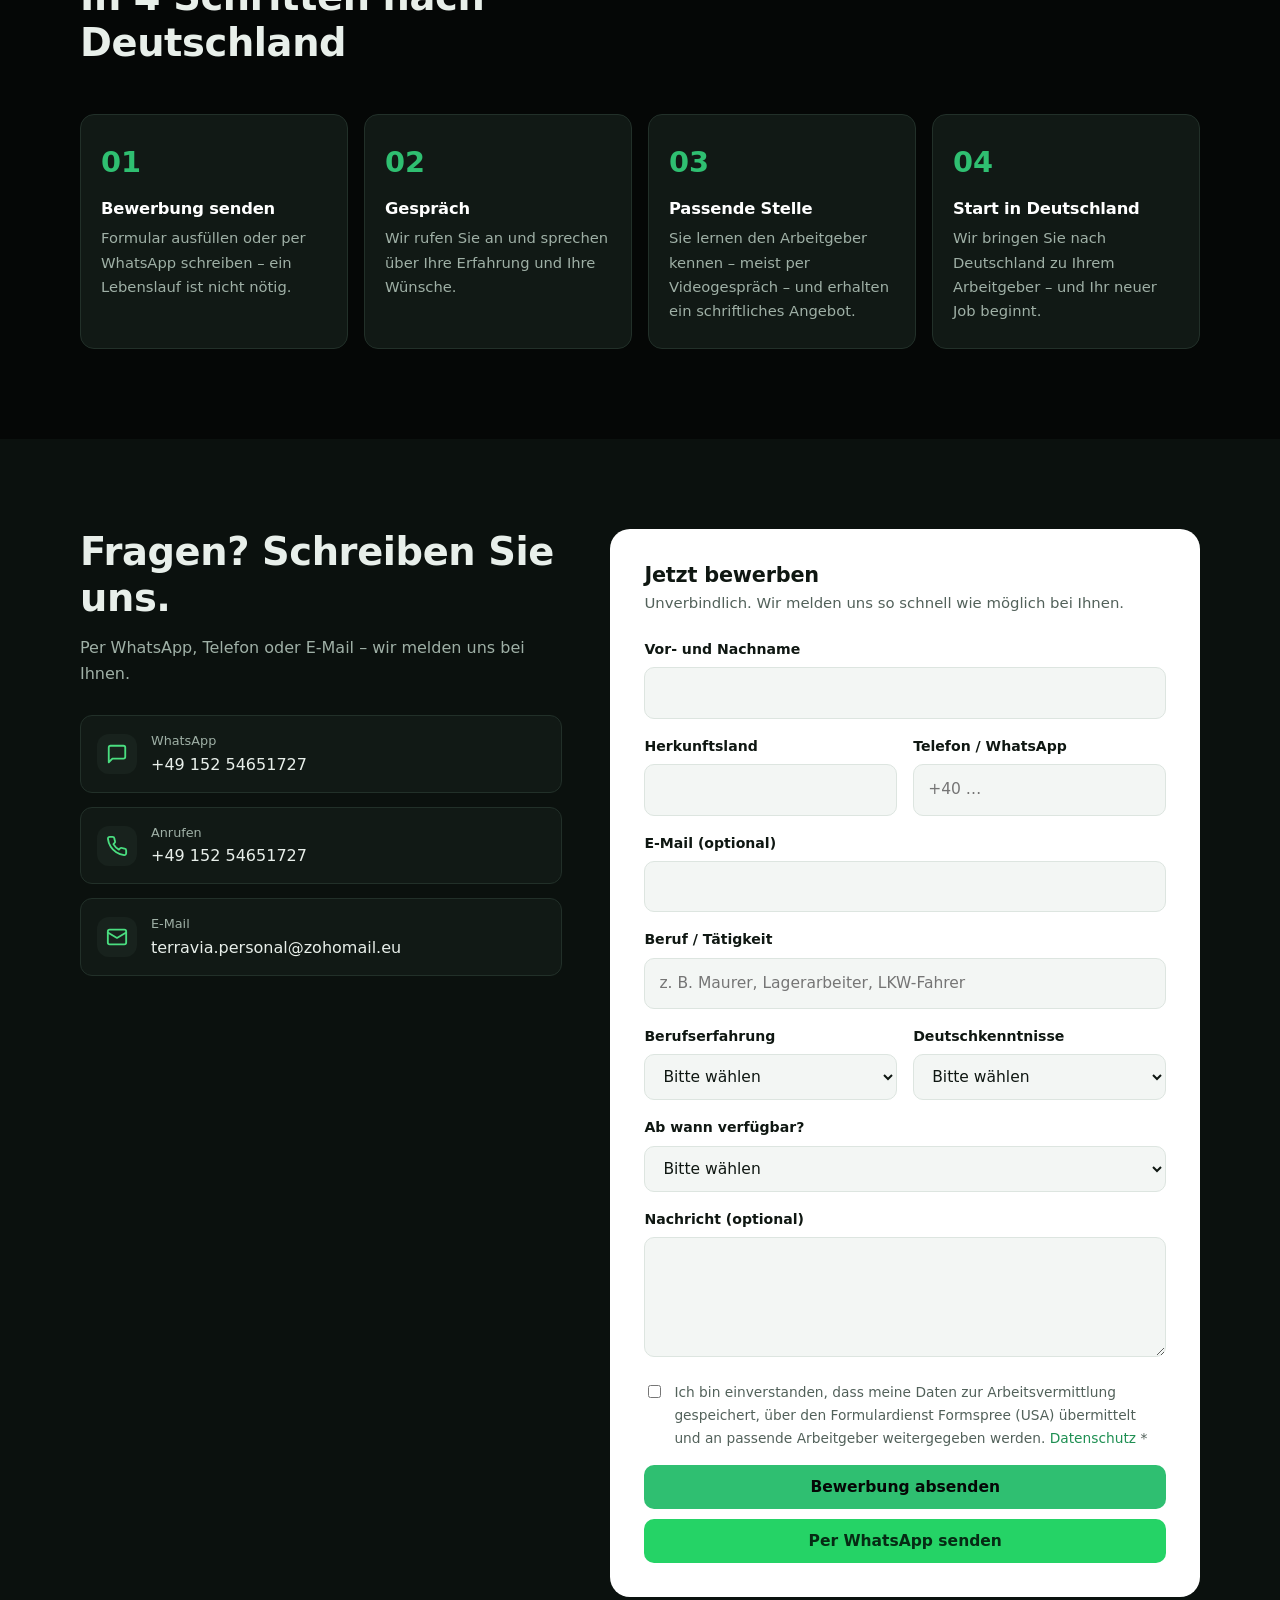
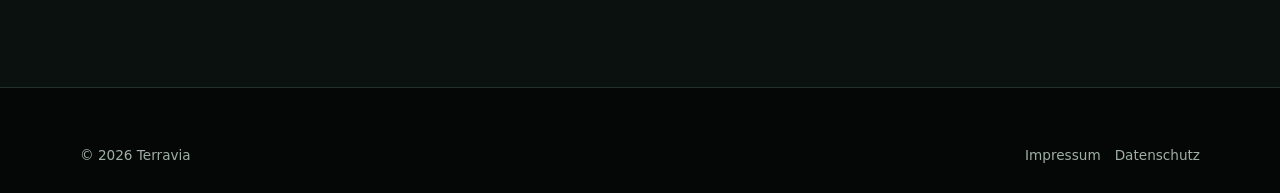
==== commit 3b41567f: "Neues Logo (Landschaft mit Horizont) auf der Webseite einbauen Logo-Symbol in Kopf- und Fußzeile, al" ====
--- a/bewerber.html
+++ b/bewerber.html
@@ -7,6 +7,7 @@
   <meta name="description" content="Arbeiten in Deutschland: regulärer Arbeitsvertrag direkt beim Arbeitgeber. Muncă în Germania · Работа в Германия · Posao u Njemačkoj.">
   <meta name="theme-color" content="#050706">
   <link rel="icon" href="assets/img/favicon.svg" type="image/svg+xml">
+  <link rel="apple-touch-icon" href="assets/img/apple-touch-icon.png">
   <link rel="stylesheet" href="assets/css/style.css">
 </head>
 <body>
@@ -15,7 +16,7 @@
   <header class="site-header">
     <div class="container">
       <a href="index.html" class="logo">
-        <span class="logo-mark"><svg width="18" height="18" viewBox="0 0 24 24" fill="none" stroke="currentColor" stroke-width="2.6" stroke-linecap="round" stroke-linejoin="round" aria-hidden="true"><path d="M5 12h14"/><path d="m13 6 6 6-6 6"/></svg></span>
+        <img class="logo-mark" src="assets/img/logo/terravia-icon.svg" alt="" width="38" height="38">
         <span data-cfg="companyName">Terravia</span>
       </a>
       <div style="display:flex;align-items:center;gap:14px">
--- a/assets/css/style.css
+++ b/assets/css/style.css
@@ -58,10 +58,7 @@
 
 .logo { display: flex; align-items: center; gap: 10px; color: var(--white); font-weight: 800; font-size: 1.3rem; }
 .logo:hover { text-decoration: none; }
-.logo-mark {
-  width: 34px; height: 34px; border-radius: 9px; background: var(--green);
-  display: grid; place-items: center; color: var(--black);
-}
+.logo-mark { width: 38px; height: 38px; display: block; flex: none; }
 .logo small { display: block; font-size: 0.68rem; font-weight: 500; color: var(--muted-light); letter-spacing: 0.04em; text-transform: uppercase; margin-top: -3px; }
 
 .nav { display: flex; align-items: center; gap: 4px; }
@@ -69,6 +66,8 @@
 .nav a:hover { color: var(--white); background: var(--dark-3); text-decoration: none; }
 .nav a.active { color: var(--green-bright); }
 .nav .btn { margin-left: 8px; }
+.nav a.btn-green, .nav a.btn-green:hover { color: var(--black); background: var(--green); }
+.nav a.btn-green:hover { background: var(--green-bright); }
 
 .nav-toggle {
   display: none; background: none; border: 1px solid var(--line-dark); color: var(--white);
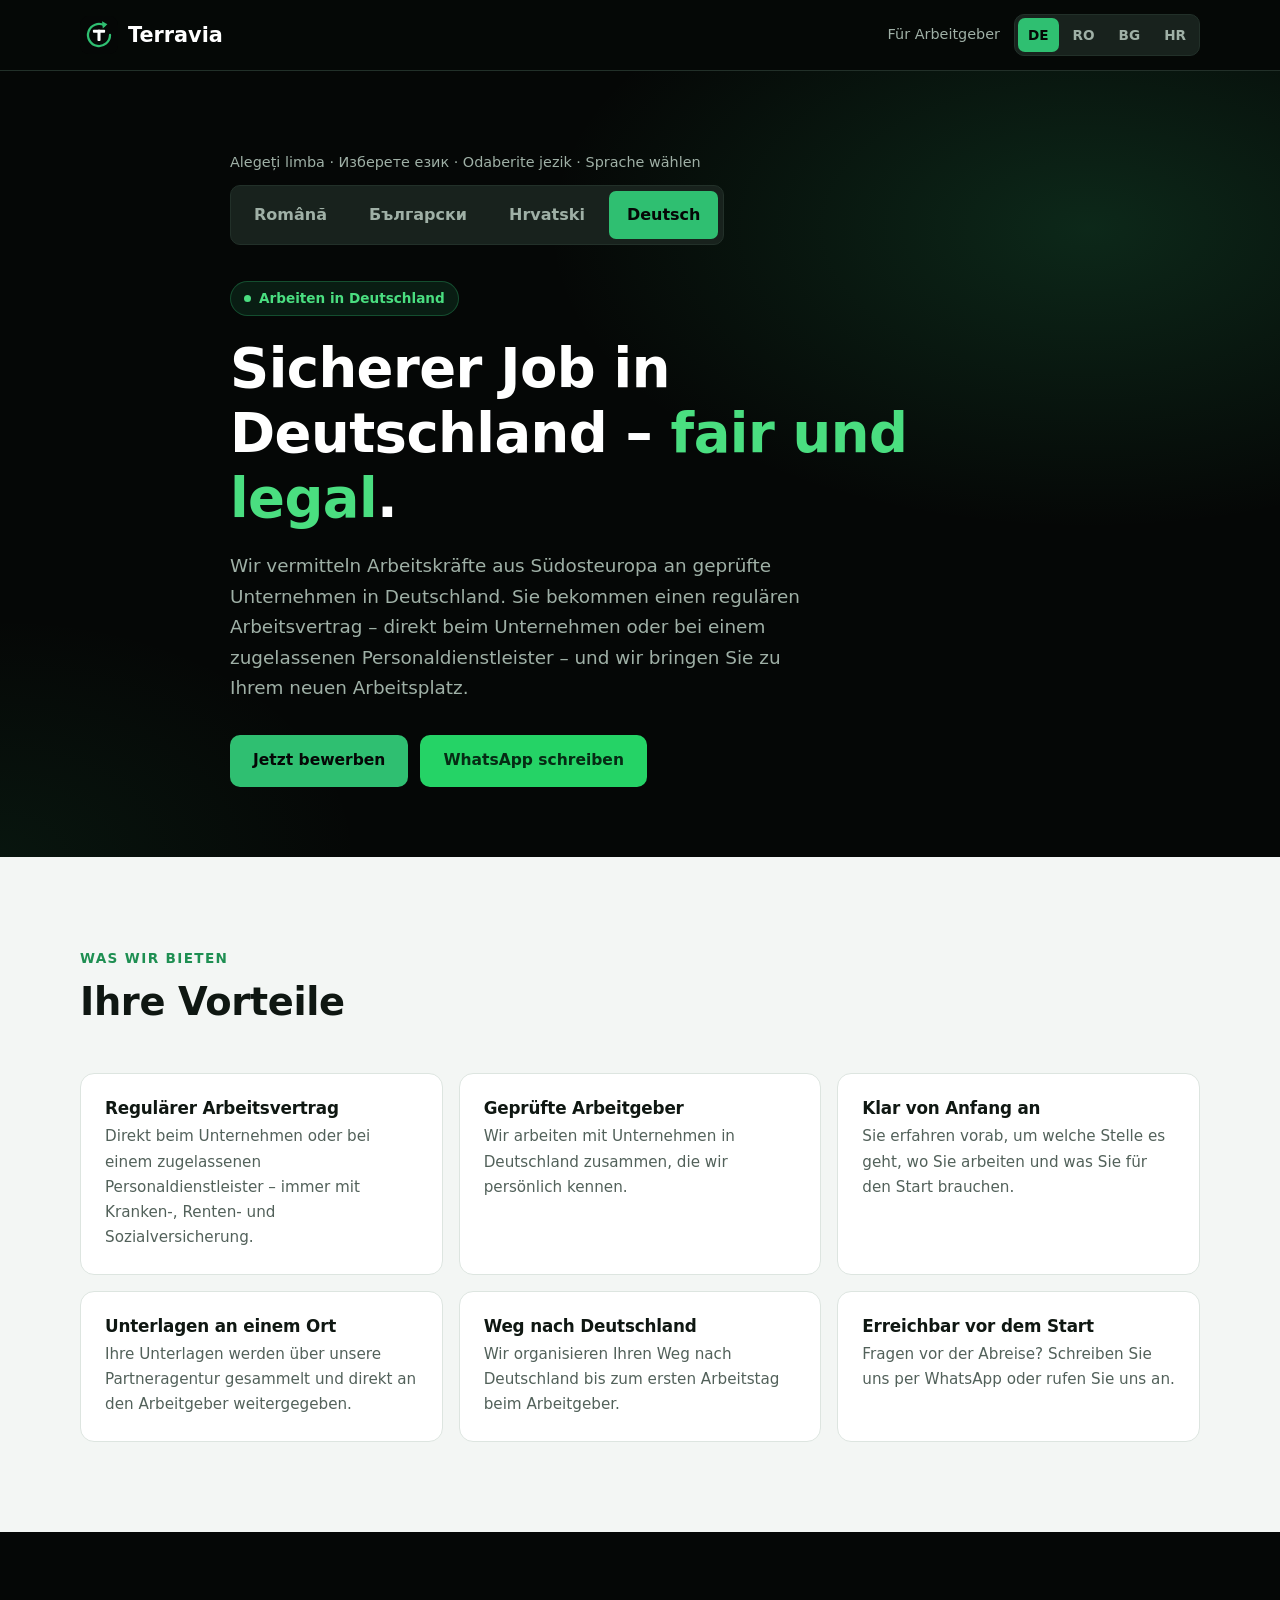
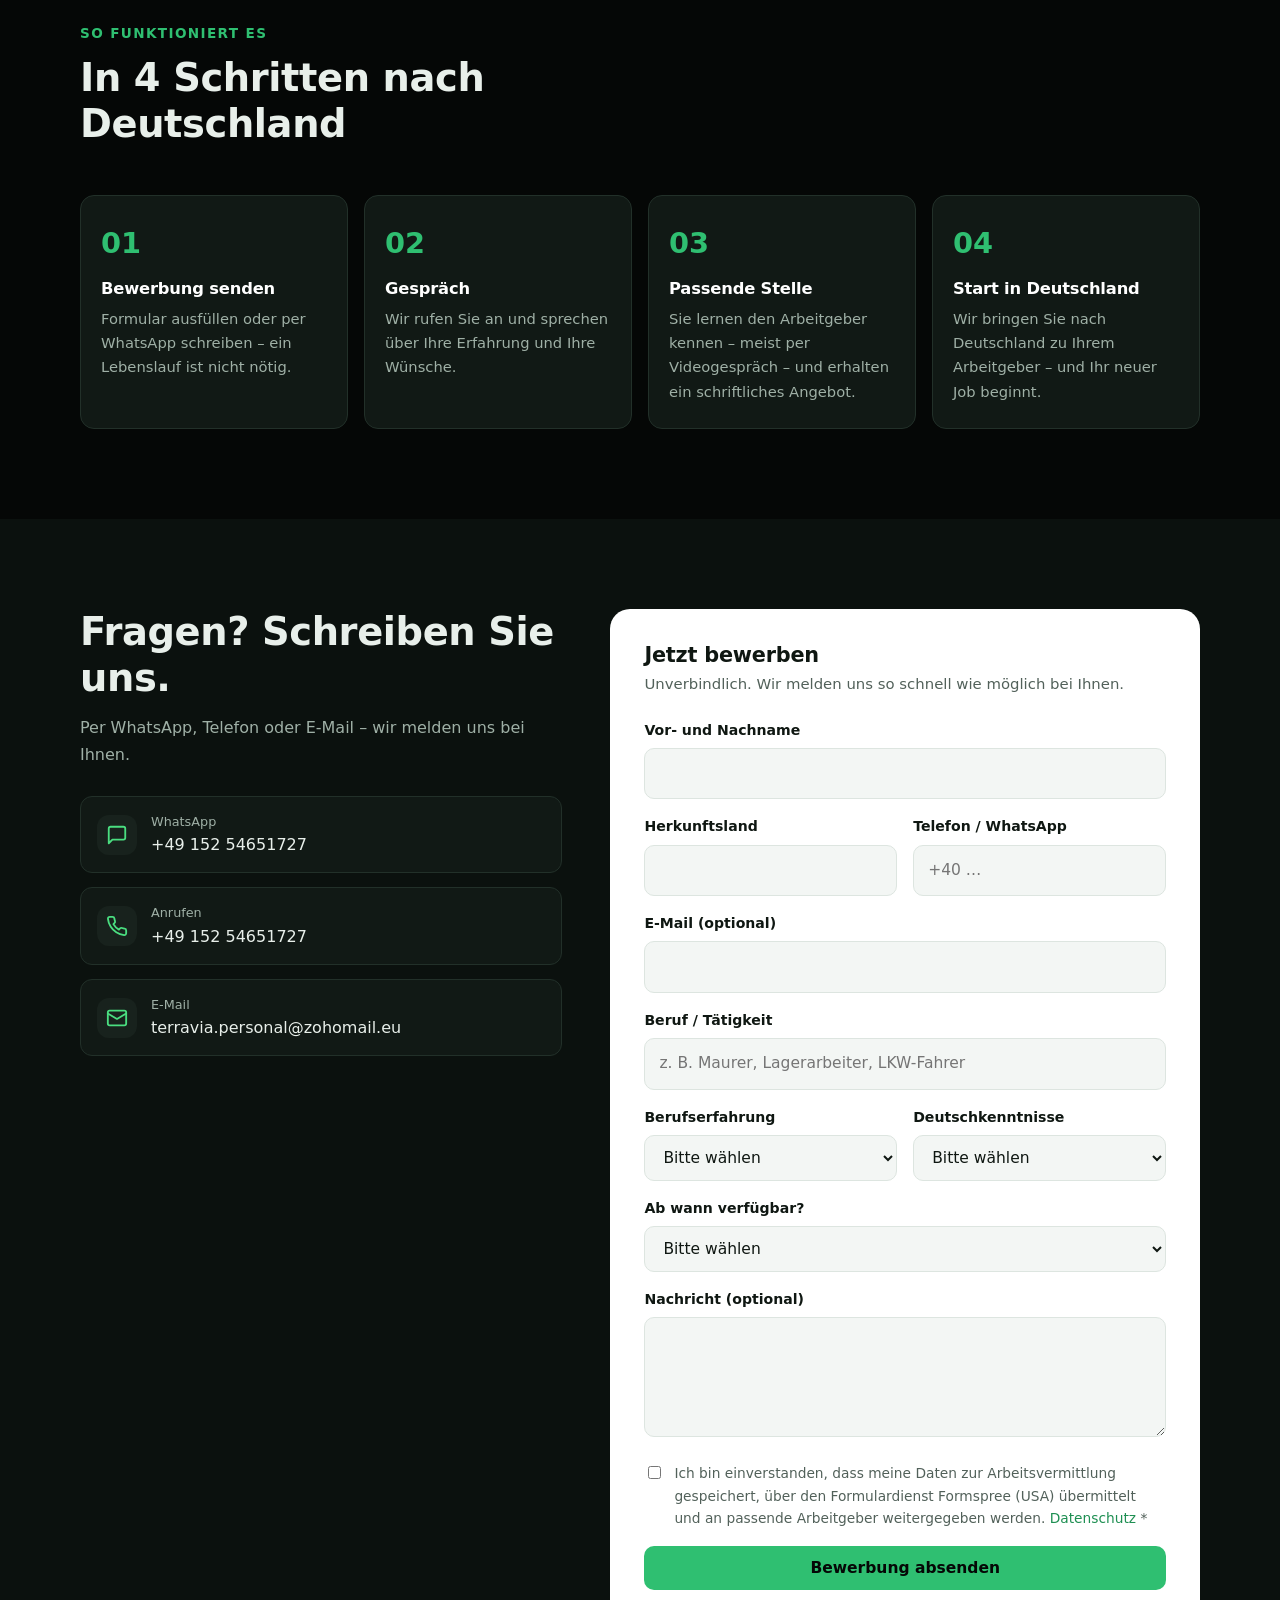
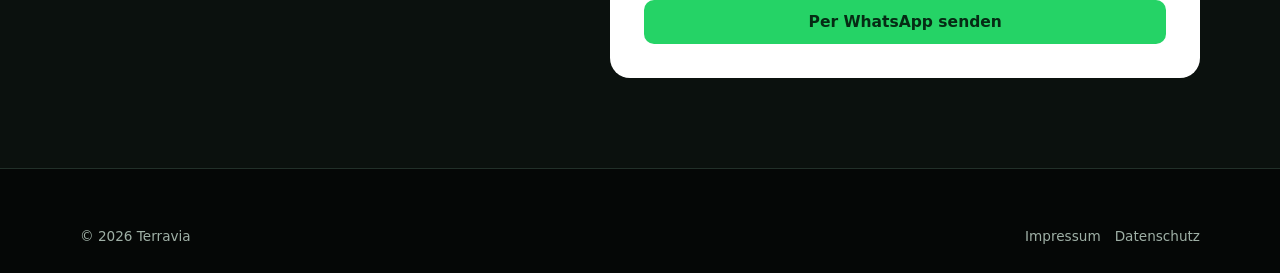
==== commit e195dc9b: "Arbeitnehmerüberlassung über zugelassene Partner abbilden Neuer Abschnitt "Zwei Modelle" (Direktanst" ====
--- a/bewerber.html
+++ b/bewerber.html
@@ -4,7 +4,7 @@
   <meta charset="UTF-8">
   <meta name="viewport" content="width=device-width, initial-scale=1.0">
   <title>Arbeiten in Deutschland – jetzt bewerben | Terravia</title>
-  <meta name="description" content="Arbeiten in Deutschland: regulärer Arbeitsvertrag direkt beim Arbeitgeber. Muncă în Germania · Работа в Германия · Posao u Njemačkoj.">
+  <meta name="description" content="Arbeiten in Deutschland: regulärer Arbeitsvertrag mit Sozialversicherung. Muncă în Germania · Работа в Германия · Posao u Njemačkoj.">
   <meta name="theme-color" content="#050706">
   <link rel="icon" href="assets/img/favicon.svg" type="image/svg+xml">
   <link rel="apple-touch-icon" href="assets/img/apple-touch-icon.png">
--- a/assets/css/style.css
+++ b/assets/css/style.css
@@ -36,7 +36,7 @@
 
 a { color: var(--green-bright); text-decoration: none; }
 a:hover { text-decoration: underline; }
-h1, h2, h3 { line-height: 1.2; letter-spacing: -0.01em; }
+h1, h2, h3 { line-height: 1.2; letter-spacing: -0.01em; overflow-wrap: break-word; hyphens: auto; }
 
 .container { width: 100%; max-width: var(--max); margin: 0 auto; padding: 0 20px; }
 
@@ -228,7 +228,7 @@
 .about-panel blockquote { margin: 0; font-size: 1.25rem; line-height: 1.5; color: var(--white); position: relative; z-index: 1; }
 .about-panel .sig { margin-top: 18px; color: var(--green-bright); font-weight: 600; position: relative; z-index: 1; }
 .about-panel .facts { margin-top: 28px; padding-top: 22px; border-top: 1px solid var(--line-dark); display: grid; gap: 10px; position: relative; z-index: 1; }
-.about-panel .facts div { display: flex; justify-content: space-between; gap: 12px; font-size: 0.93rem; }
+.about-panel .facts div { display: flex; flex-wrap: wrap; justify-content: space-between; gap: 2px 12px; font-size: 0.93rem; }
 .about-panel .facts span:first-child { color: var(--muted-light); }
 
 /* FAQ */
@@ -356,3 +356,14 @@
   .trust-item:last-child { border-bottom: none; }
   .header-langs { display: none; }
 }
+
+/* Lange deutsche Wörter (z. B. Arbeitnehmerüberlassung) und sehr schmale Handys */
+body { overflow-wrap: break-word; hyphens: auto; }
+.grid-2 > *, .grid-3 > *, .countries > *, .contact-wrap > *, .steps > *, .sectors > * { min-width: 0; }
+.contact-line span { min-width: 0; overflow-wrap: anywhere; }
+@media (max-width: 360px) {
+  .container { padding: 0 14px; }
+  .logo { font-size: 1.1rem; gap: 8px; }
+  .lang-switch button { padding: 6px 7px; }
+  .about-panel, .form-card { padding: 20px; }
+}
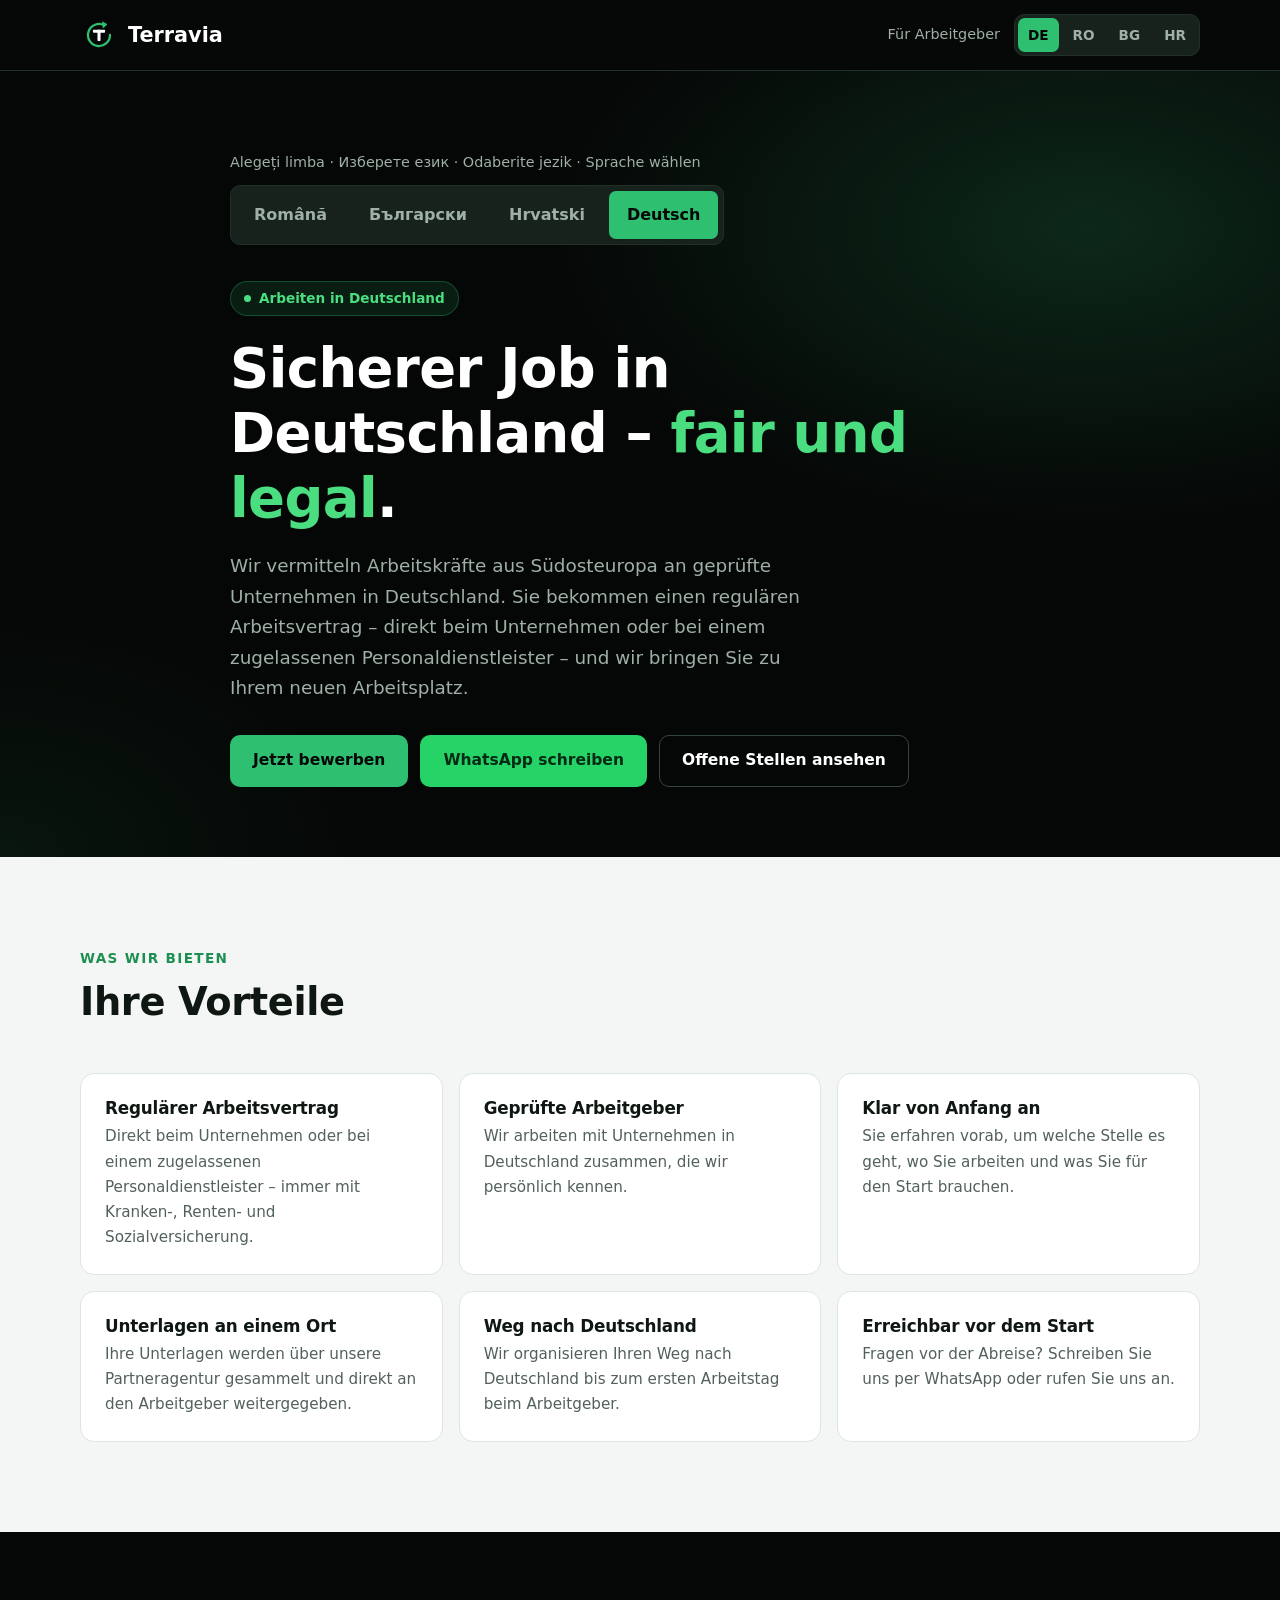
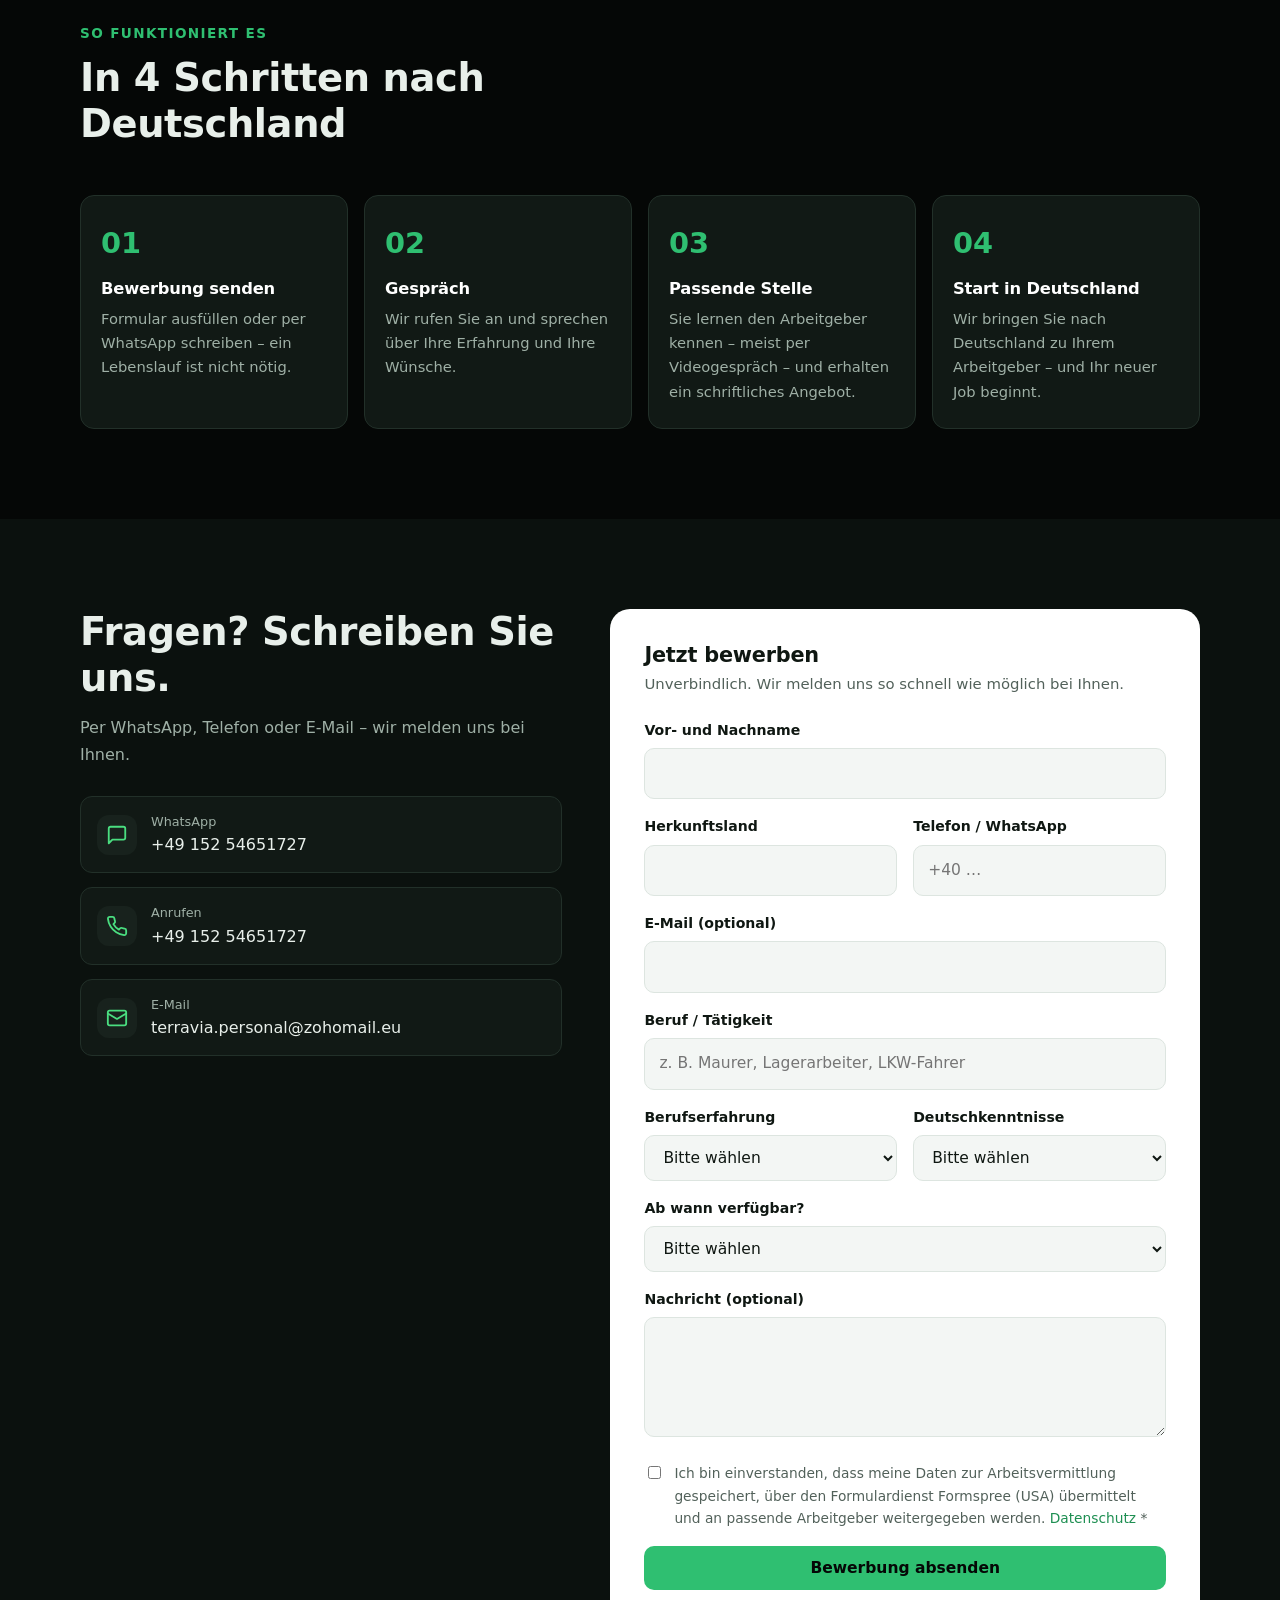
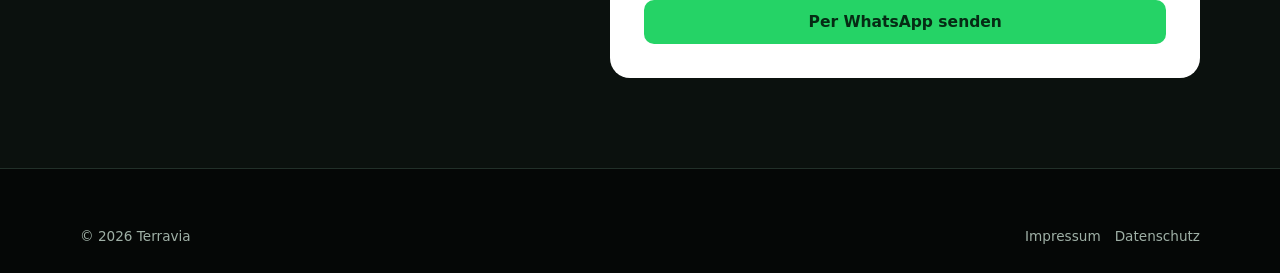
==== commit c2c62a32: "Jobbörse: Stellenangebote mit Suche, Filtern und Bewerbung auf eine Stelle - neue Seite jobs.html in" ====
--- a/bewerber.html
+++ b/bewerber.html
@@ -39,6 +39,7 @@
         <div class="hero-actions">
           <a href="#bewerbung" class="btn btn-green" data-i18n="hero.cta">Jetzt bewerben</a>
           <a data-cfg-href="whatsapp" href="#" target="_blank" rel="noopener" class="btn btn-whatsapp" data-i18n="hero.whatsapp">WhatsApp</a>
+          <a href="jobs.html" data-lang-href="jobs.html" class="btn btn-ghost" data-i18n="jobs.browse">Offene Stellen ansehen</a>
         </div>
       </div>
     </section>
@@ -100,6 +101,7 @@
           <h3 data-i18n="form.title"></h3>
           <p class="sub" data-i18n="form.sub"></p>
           <div class="form-status" role="status" aria-live="polite"></div>
+          <div class="job-applying" id="job-applying" hidden></div>
           <form id="worker-form" novalidate>
             <input type="text" name="_gotcha" tabindex="-1" autocomplete="off" aria-hidden="true" style="position:absolute;left:-9999px">
             <div class="form-grid">
@@ -186,6 +188,7 @@
 
   <script src="assets/js/config.js"></script>
   <script src="assets/js/i18n.js"></script>
+  <script src="assets/js/jobs.js"></script>
   <script src="assets/js/app.js"></script>
 </body>
 </html>
--- a/assets/css/style.css
+++ b/assets/css/style.css
@@ -23,6 +23,7 @@
 }
 
 * { box-sizing: border-box; }
+[hidden] { display: none !important; }
 html { scroll-behavior: smooth; }
 
 body {
@@ -62,7 +63,7 @@
 .logo small { display: block; font-size: 0.68rem; font-weight: 500; color: var(--muted-light); letter-spacing: 0.04em; text-transform: uppercase; margin-top: -3px; }
 
 .nav { display: flex; align-items: center; gap: 4px; }
-.nav a { color: var(--muted-light); padding: 8px 12px; border-radius: 8px; font-weight: 500; font-size: 0.95rem; }
+.nav a { white-space: nowrap; color: var(--muted-light); padding: 8px 12px; border-radius: 8px; font-weight: 500; font-size: 0.95rem; }
 .nav a:hover { color: var(--white); background: var(--dark-3); text-decoration: none; }
 .nav a.active { color: var(--green-bright); }
 .nav .btn { margin-left: 8px; }
@@ -102,7 +103,8 @@
     var(--black);
   padding: 90px 0 100px;
 }
-.hero .container { display: grid; grid-template-columns: 1.15fr 0.85fr; gap: 50px; align-items: center; }
+.hero .container { display: grid; grid-template-columns: 1fr; gap: 50px; align-items: center; }
+.hero h1 { max-width: 760px; }
 .eyebrow {
   display: inline-flex; align-items: center; gap: 8px;
   color: var(--green-bright); background: var(--green-soft); border: 1px solid rgba(47, 191, 113, 0.3);
@@ -117,21 +119,7 @@
 .hero-langs a { color: var(--text-light); border-bottom: 1px dashed #3b4d43; margin-left: 6px; }
 .hero-langs a:hover { color: var(--green-bright); text-decoration: none; }
 
-.route-card {
-  background: linear-gradient(180deg, var(--dark-2), var(--black));
-  border: 1px solid var(--line-dark); border-radius: 20px; padding: 22px;
-  box-shadow: 0 30px 80px rgba(0, 0, 0, 0.5);
-}
-.route-card h2 { font-size: 0.8rem; text-transform: uppercase; letter-spacing: 0.1em; color: var(--muted-light); margin: 0 0 8px; font-weight: 600; }
-.route-card svg { width: 100%; height: auto; display: block; }
-.route-card .legend { display: flex; gap: 16px; font-size: 0.8rem; color: var(--muted-light); margin-top: 8px; flex-wrap: wrap; }
-.route-card .legend span::before { content: ""; display: inline-block; width: 9px; height: 9px; border-radius: 50%; margin-right: 6px; vertical-align: 0; }
-.route-card .legend .eu::before { background: var(--green-bright); }
-.route-card .legend .wb::before { background: transparent; border: 2px solid var(--green-bright); width: 7px; height: 7px; }
-
-.route-path { stroke-dasharray: 5 6; animation: dash 1.6s linear infinite; }
-@keyframes dash { to { stroke-dashoffset: -22; } }
-@media (prefers-reduced-motion: reduce) { .route-path { animation: none; } html { scroll-behavior: auto; } }
+@media (prefers-reduced-motion: reduce) { html { scroll-behavior: auto; } }
 
 /* ---------- Trust bar ---------- */
 .trust { background: var(--dark-2); border-top: 1px solid var(--line-dark); border-bottom: 1px solid var(--line-dark); }
@@ -317,6 +305,56 @@
 .prose p { color: var(--muted-dark); }
 .placeholder-note { background: #fff7e0; border: 1px solid #f0d98a; color: #6b5200; padding: 12px 16px; border-radius: 10px; font-size: 0.92rem; }
 
+/* ---------- Jobbörse ---------- */
+.sr-only { position: absolute; width: 1px; height: 1px; padding: 0; margin: -1px; overflow: hidden; clip: rect(0 0 0 0); white-space: nowrap; border: 0; }
+.jobs-hero { padding-bottom: 56px; }
+.job-toolbar { display: grid; grid-template-columns: 2fr 1fr 1fr; gap: 14px; align-items: end; }
+.job-toolbar[hidden] { display: none; }
+.job-toolbar .field input, .job-toolbar .field select { background: var(--white); }
+.job-count { margin: 18px 0 16px; color: var(--muted-dark); font-weight: 600; font-size: 0.93rem; min-height: 1.5em; }
+.job-list { display: grid; grid-template-columns: repeat(2, 1fr); gap: 16px; }
+.job-list:empty { display: none; }
+.job {
+  min-width: 0; background: var(--white); border: 1px solid var(--line-light); border-radius: var(--radius); padding: 24px;
+  display: flex; flex-direction: column; transition: border-color 0.15s, box-shadow 0.15s;
+}
+.job:hover, .job-highlight { border-color: var(--green); box-shadow: 0 12px 30px rgba(15, 23, 18, 0.08); }
+.job h3 { margin: 12px 0 14px; font-size: 1.2rem; }
+.job-tags { display: flex; flex-wrap: wrap; gap: 6px; }
+.job-tag { background: var(--black); color: var(--green-bright); border-radius: 999px; padding: 3px 11px; font-size: 0.78rem; font-weight: 700; }
+.job-tag-type { background: var(--green-soft); color: var(--green-dark); }
+.job-facts { display: grid; grid-template-columns: 1fr 1fr; gap: 10px 16px; margin: 0 0 14px; }
+.job-facts dt { color: var(--muted-dark); font-size: 0.8rem; }
+.job-facts dd { margin: 0; font-weight: 600; font-size: 0.95rem; }
+.job details { border-top: 1px solid var(--line-light); padding-top: 10px; margin-bottom: 14px; }
+.job summary { cursor: pointer; color: var(--green-dark); font-weight: 650; font-size: 0.93rem; }
+.job details h4 { margin: 14px 0 4px; font-size: 0.93rem; }
+.job details ul { margin: 0; padding-left: 20px; color: var(--muted-dark); font-size: 0.93rem; }
+.job-actions { display: flex; flex-wrap: wrap; gap: 8px; margin-top: auto; padding-top: 6px; }
+.job-ref { margin: 12px 0 0; color: var(--muted-dark); font-size: 0.78rem; }
+.job-empty { background: var(--white); border: 1px dashed #b9c8bf; border-radius: var(--radius); padding: 34px; text-align: center; }
+.job-empty h3 { margin: 0 0 8px; font-size: 1.25rem; }
+.job-empty p { margin: 0 auto 22px; color: var(--muted-dark); max-width: 560px; }
+.job-empty .hero-actions { justify-content: center; }
+.btn-ghost-dark { background: transparent; color: var(--text-dark); border-color: var(--line-light); }
+.btn-ghost-dark:hover { border-color: var(--green-dark); color: var(--green-dark); }
+.employer-box {
+  display: flex; align-items: center; justify-content: space-between; gap: 24px; flex-wrap: wrap;
+  background: var(--dark-2); border: 1px solid var(--line-dark); border-radius: 20px; padding: 32px;
+}
+.employer-box h2 { margin: 0 0 6px; font-size: 1.5rem; color: var(--white); }
+.employer-box p { margin: 0; color: var(--muted-light); max-width: 620px; }
+.job-applying { background: #e7f8ee; border: 1px solid #b5e8cb; color: #145c35; border-radius: 10px; padding: 12px 14px; margin-bottom: 18px; font-size: 0.93rem; }
+.job-applying[hidden] { display: none; }
+@media (max-width: 880px) {
+  .job-list { grid-template-columns: 1fr; }
+}
+@media (max-width: 600px) {
+  .job-toolbar { grid-template-columns: 1fr 1fr; }
+  .job-toolbar .job-search { grid-column: 1 / -1; }
+  .job, .job-empty, .employer-box { padding: 20px; }
+}
+
 /* ---------- Footer ---------- */
 .site-footer { background: var(--black); border-top: 1px solid var(--line-dark); padding: 56px 0 26px; font-size: 0.93rem; color: var(--muted-light); }
 .footer-grid { display: grid; grid-template-columns: 2fr 1fr 1fr 1fr; gap: 32px; }
@@ -327,6 +365,10 @@
 .footer-bottom { margin-top: 40px; padding-top: 22px; border-top: 1px solid var(--line-dark); display: flex; justify-content: space-between; gap: 12px; flex-wrap: wrap; font-size: 0.85rem; }
 
 /* ---------- Responsive ---------- */
+@media (max-width: 1140px) {
+  .nav a { padding: 8px 7px; font-size: 0.88rem; }
+  .logo small { display: none; }
+}
 @media (max-width: 1020px) {
   .steps { grid-template-columns: repeat(3, 1fr); }
   .sectors { grid-template-columns: repeat(2, 1fr); }
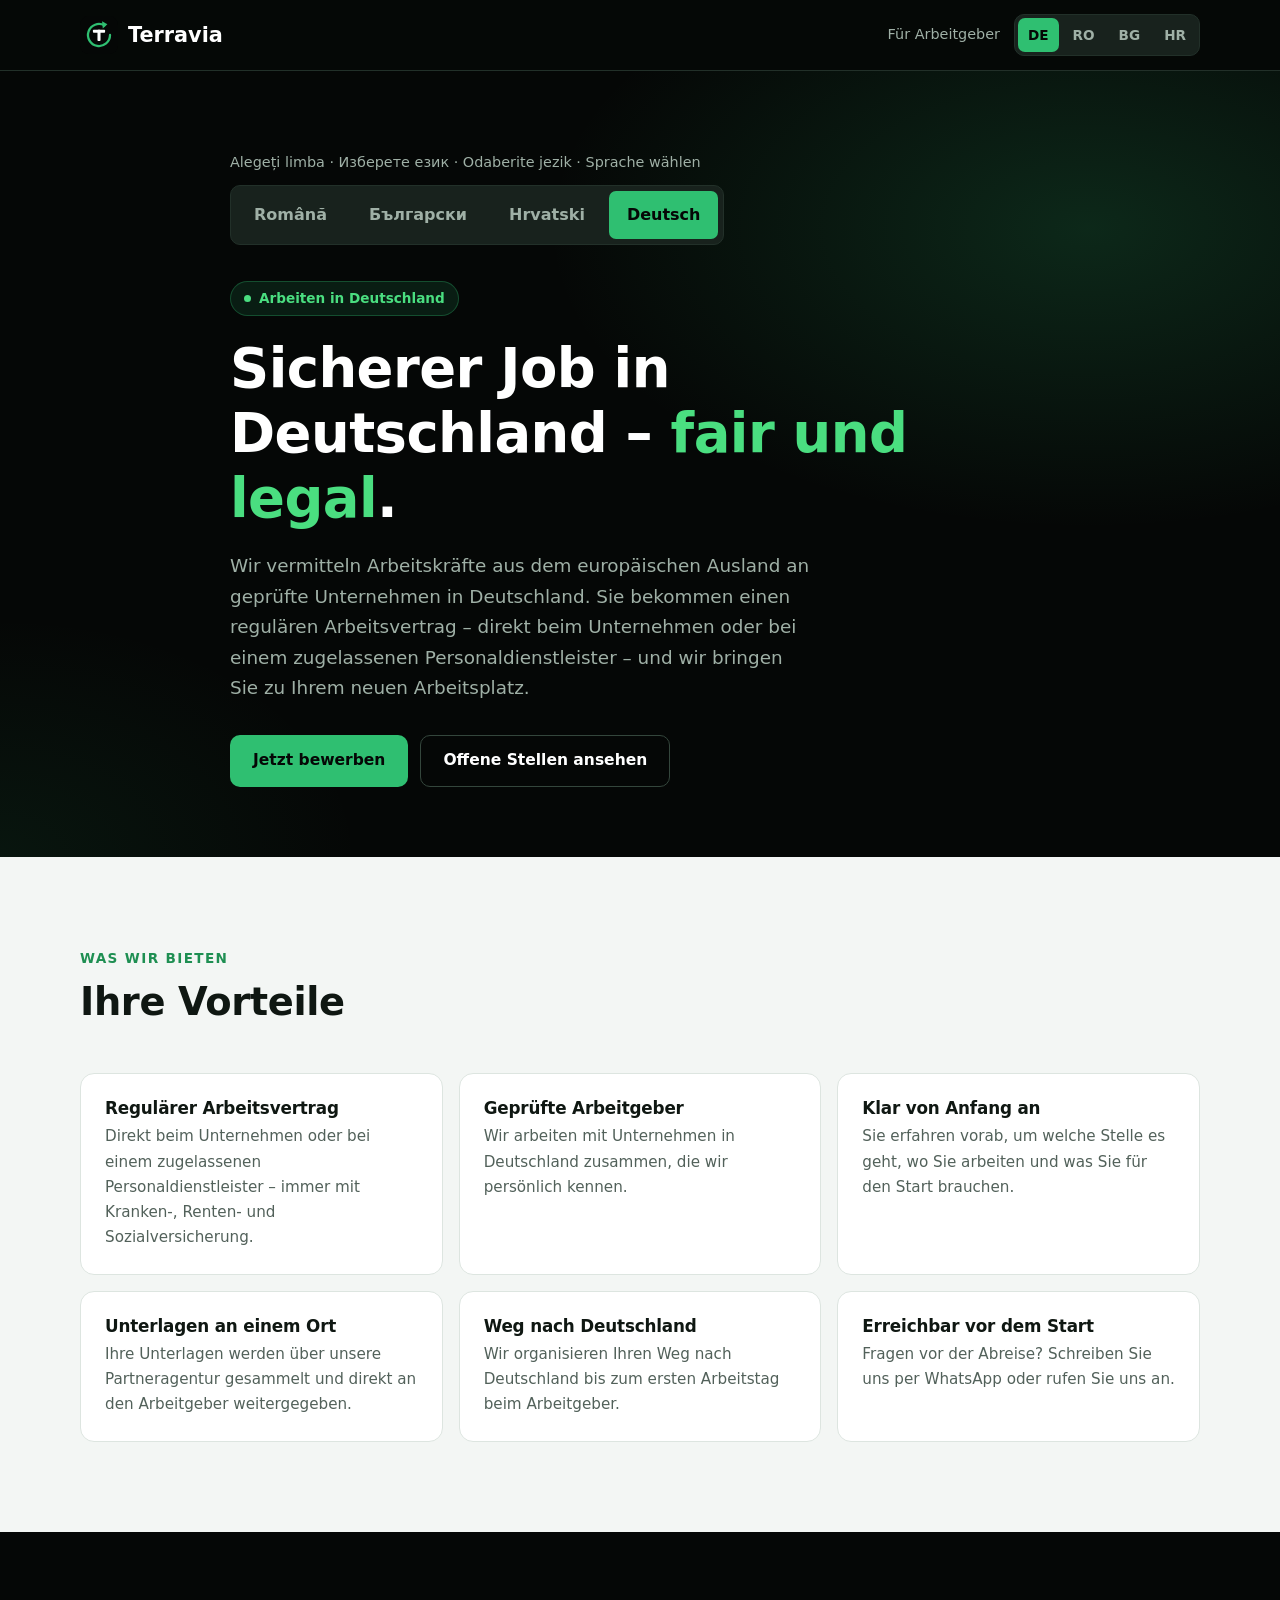
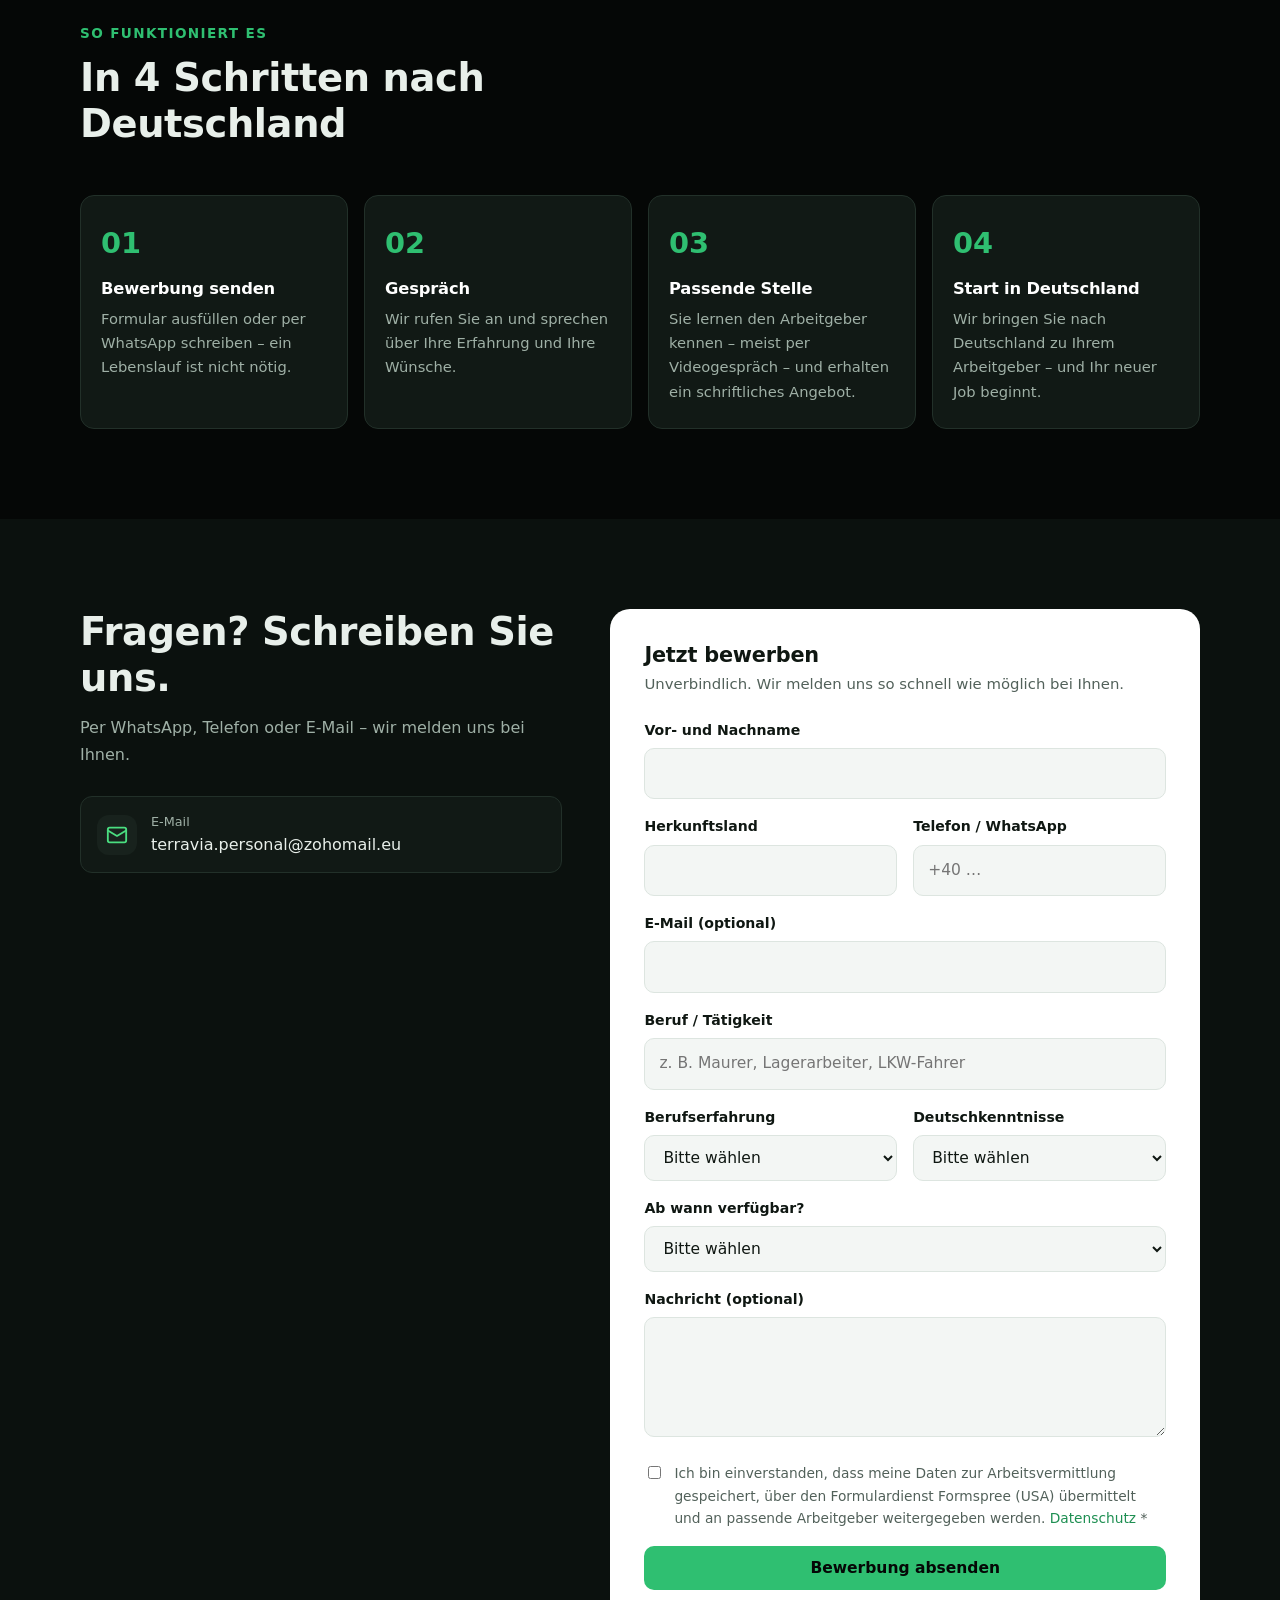
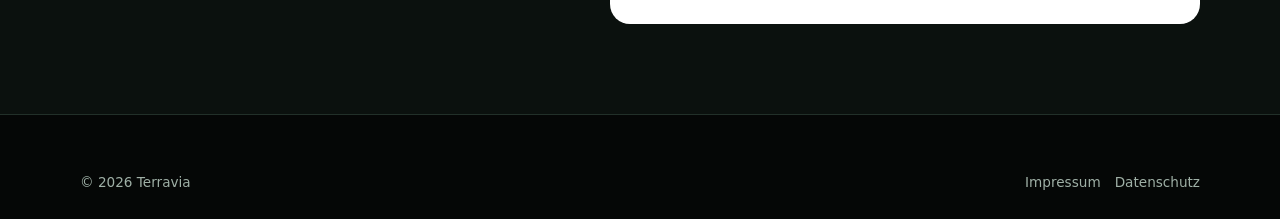
==== commit 74ab9917: "Telefon, WhatsApp und Anschrift vorübergehend von der Website entfernt Kontaktfelder werden ausgeble" ====
--- a/bewerber.html
+++ b/bewerber.html
@@ -38,7 +38,7 @@
         <p class="lead" data-i18n="hero.lead"></p>
         <div class="hero-actions">
           <a href="#bewerbung" class="btn btn-green" data-i18n="hero.cta">Jetzt bewerben</a>
-          <a data-cfg-href="whatsapp" href="#" target="_blank" rel="noopener" class="btn btn-whatsapp" data-i18n="hero.whatsapp">WhatsApp</a>
+          <a data-cfg-href="whatsapp" data-needs="whatsapp" href="#" target="_blank" rel="noopener" class="btn btn-whatsapp" data-i18n="hero.whatsapp">WhatsApp</a>
           <a href="jobs.html" data-lang-href="jobs.html" class="btn btn-ghost" data-i18n="jobs.browse">Offene Stellen ansehen</a>
         </div>
       </div>
@@ -82,11 +82,11 @@
           <h2 data-i18n="contact.t"></h2>
           <p data-i18n="contact.d"></p>
           <div class="contact-lines">
-            <a class="contact-line" data-cfg-href="whatsapp" href="#" target="_blank" rel="noopener">
+            <a class="contact-line" data-cfg-href="whatsapp" data-needs="whatsapp" href="#" target="_blank" rel="noopener">
               <span class="icon"><svg viewBox="0 0 24 24" fill="none" stroke="currentColor" stroke-width="2" stroke-linecap="round" stroke-linejoin="round"><path d="M21 15a2 2 0 0 1-2 2H7l-4 4V5a2 2 0 0 1 2-2h14a2 2 0 0 1 2 2z"/></svg></span>
               <span><small>WhatsApp</small><span data-cfg="phone"></span></span>
             </a>
-            <a class="contact-line" data-cfg-href="phone" href="#">
+            <a class="contact-line" data-needs="phone" data-cfg-href="phone" href="#">
               <span class="icon"><svg viewBox="0 0 24 24" fill="none" stroke="currentColor" stroke-width="2" stroke-linecap="round" stroke-linejoin="round"><path d="M22 16.92v3a2 2 0 0 1-2.18 2 19.79 19.79 0 0 1-8.63-3.07 19.5 19.5 0 0 1-6-6A19.79 19.79 0 0 1 2.12 4.18 2 2 0 0 1 4.11 2h3a2 2 0 0 1 2 1.72c.13.96.36 1.9.7 2.81a2 2 0 0 1-.45 2.11L8.09 9.91a16 16 0 0 0 6 6l1.27-1.27a2 2 0 0 1 2.11-.45c.91.34 1.85.57 2.81.7A2 2 0 0 1 22 16.92z"/></svg></span>
               <span><small data-i18n="contact.call">Anrufen</small><span data-cfg="phone"></span></span>
             </a>
@@ -168,7 +168,7 @@
               </label>
               <div class="full" style="display:grid;gap:10px">
                 <button type="submit" class="btn btn-green btn-block" data-i18n="f.submit"></button>
-                <button type="button" id="worker-whatsapp" class="btn btn-whatsapp btn-block" data-i18n="f.whatsapp"></button>
+                <button type="button" id="worker-whatsapp" data-needs="whatsapp" class="btn btn-whatsapp btn-block" data-i18n="f.whatsapp"></button>
               </div>
             </div>
           </form>
--- a/assets/css/style.css
+++ b/assets/css/style.css
@@ -171,14 +171,24 @@
 .step h3 { margin: 0 0 8px; font-size: 1.02rem; color: var(--white); }
 .step p { margin: 0; color: var(--muted-light); font-size: 0.92rem; }
 
+.steps-4 { grid-template-columns: repeat(4, 1fr); }
+.anchor { position: relative; top: -80px; display: block; }
+.models { display: grid; grid-template-columns: 1fr 1fr; gap: 16px; margin-top: 16px; }
+.model { border: 1px solid var(--line-dark); border-left: 3px solid var(--green); border-radius: var(--radius); padding: 18px 20px; min-width: 0; }
+.model h3 { margin: 0 0 4px; font-size: 1rem; color: var(--white); }
+.model p { margin: 0; color: var(--muted-light); font-size: 0.92rem; }
+
 /* Branchen (schwarze Kacheln) */
 .sectors { display: grid; grid-template-columns: repeat(4, 1fr); gap: 14px; }
 .sector {
-  background: var(--black); border: 1px solid var(--line-dark); border-radius: var(--radius); padding: 22px;
+  background: var(--black); border: 1px solid var(--line-dark); border-radius: var(--radius); overflow: hidden;
   transition: border-color 0.15s;
 }
+.sector-img { display: block; width: 100%; height: 120px; object-fit: cover; background: var(--dark-3); }
+.sector-body { padding: 0 22px 22px; }
+.sector-body .icon { position: relative; margin: -23px 0 12px; border: 3px solid var(--black); box-sizing: content-box; }
 .sector:hover { border-color: var(--green); }
-.sector .icon { background: var(--dark-3); margin-bottom: 14px; }
+.sector .icon { background: var(--dark-3); }
 .sector h3 { margin: 0 0 6px; font-size: 1.02rem; color: var(--white); }
 .sector p { margin: 0; color: var(--muted-light); font-size: 0.88rem; }
 
@@ -355,6 +365,18 @@
   .job, .job-empty, .employer-box { padding: 20px; }
 }
 
+/* ---------- Einflug-Animation (Branchen) ---------- */
+.fly .sector { opacity: 0; transform: translate(var(--fx, 0), 48px) scale(0.96); }
+.fly .sector:nth-child(odd) { --fx: -36px; }
+.fly .sector:nth-child(even) { --fx: 36px; }
+#branchen { overflow-x: clip; }
+@media (max-width: 600px) { .fly .sector:nth-child(n) { --fx: 0px; } }
+.fly .sector.in {
+  opacity: 1; transform: none;
+  transition: opacity 0.6s ease, transform 0.7s cubic-bezier(0.2, 0.8, 0.2, 1), border-color 0.15s;
+  transition-delay: var(--delay, 0s);
+}
+
 /* ---------- Footer ---------- */
 .site-footer { background: var(--black); border-top: 1px solid var(--line-dark); padding: 56px 0 26px; font-size: 0.93rem; color: var(--muted-light); }
 .footer-grid { display: grid; grid-template-columns: 2fr 1fr 1fr 1fr; gap: 32px; }
@@ -371,6 +393,7 @@
 }
 @media (max-width: 1020px) {
   .steps { grid-template-columns: repeat(3, 1fr); }
+  .steps-4 { grid-template-columns: repeat(2, 1fr); }
   .sectors { grid-template-columns: repeat(2, 1fr); }
   .footer-grid { grid-template-columns: 1fr 1fr; }
 }
@@ -391,12 +414,23 @@
   .section { padding: 64px 0; }
 }
 @media (max-width: 600px) {
-  .steps, .sectors, .footer-grid, .form-grid { grid-template-columns: 1fr; }
+  .steps, .sectors, .footer-grid, .form-grid, .models { grid-template-columns: 1fr; }
+  .steps.steps-4 { grid-template-columns: 1fr 1fr; gap: 10px; }
+  .steps-4 .step { padding: 14px; }
+  .steps-4 .step::before { font-size: 1.2rem; margin-bottom: 6px; }
+  .steps-4 .step p { font-size: 0.86rem; }
   .form-card, .about-panel { padding: 24px; }
   .trust .container { grid-template-columns: 1fr; }
   .trust-item { border-right: none; border-bottom: 1px solid var(--line-dark); }
   .trust-item:last-child { border-bottom: none; }
   .header-langs { display: none; }
+  /* Branchen auf dem Handy: kleines Bild links, Text rechts */
+  .sector { display: flex; align-items: stretch; }
+  .sector-img { width: 96px; height: auto; min-height: 96px; flex: none; }
+  .sector-body { align-self: center; }
+  .sector-body { padding: 12px 16px; }
+  .sector-body .icon { display: none; }
+  .sectors { gap: 10px; }
 }
 
 /* Lange deutsche Wörter (z. B. Arbeitnehmerüberlassung) und sehr schmale Handys */
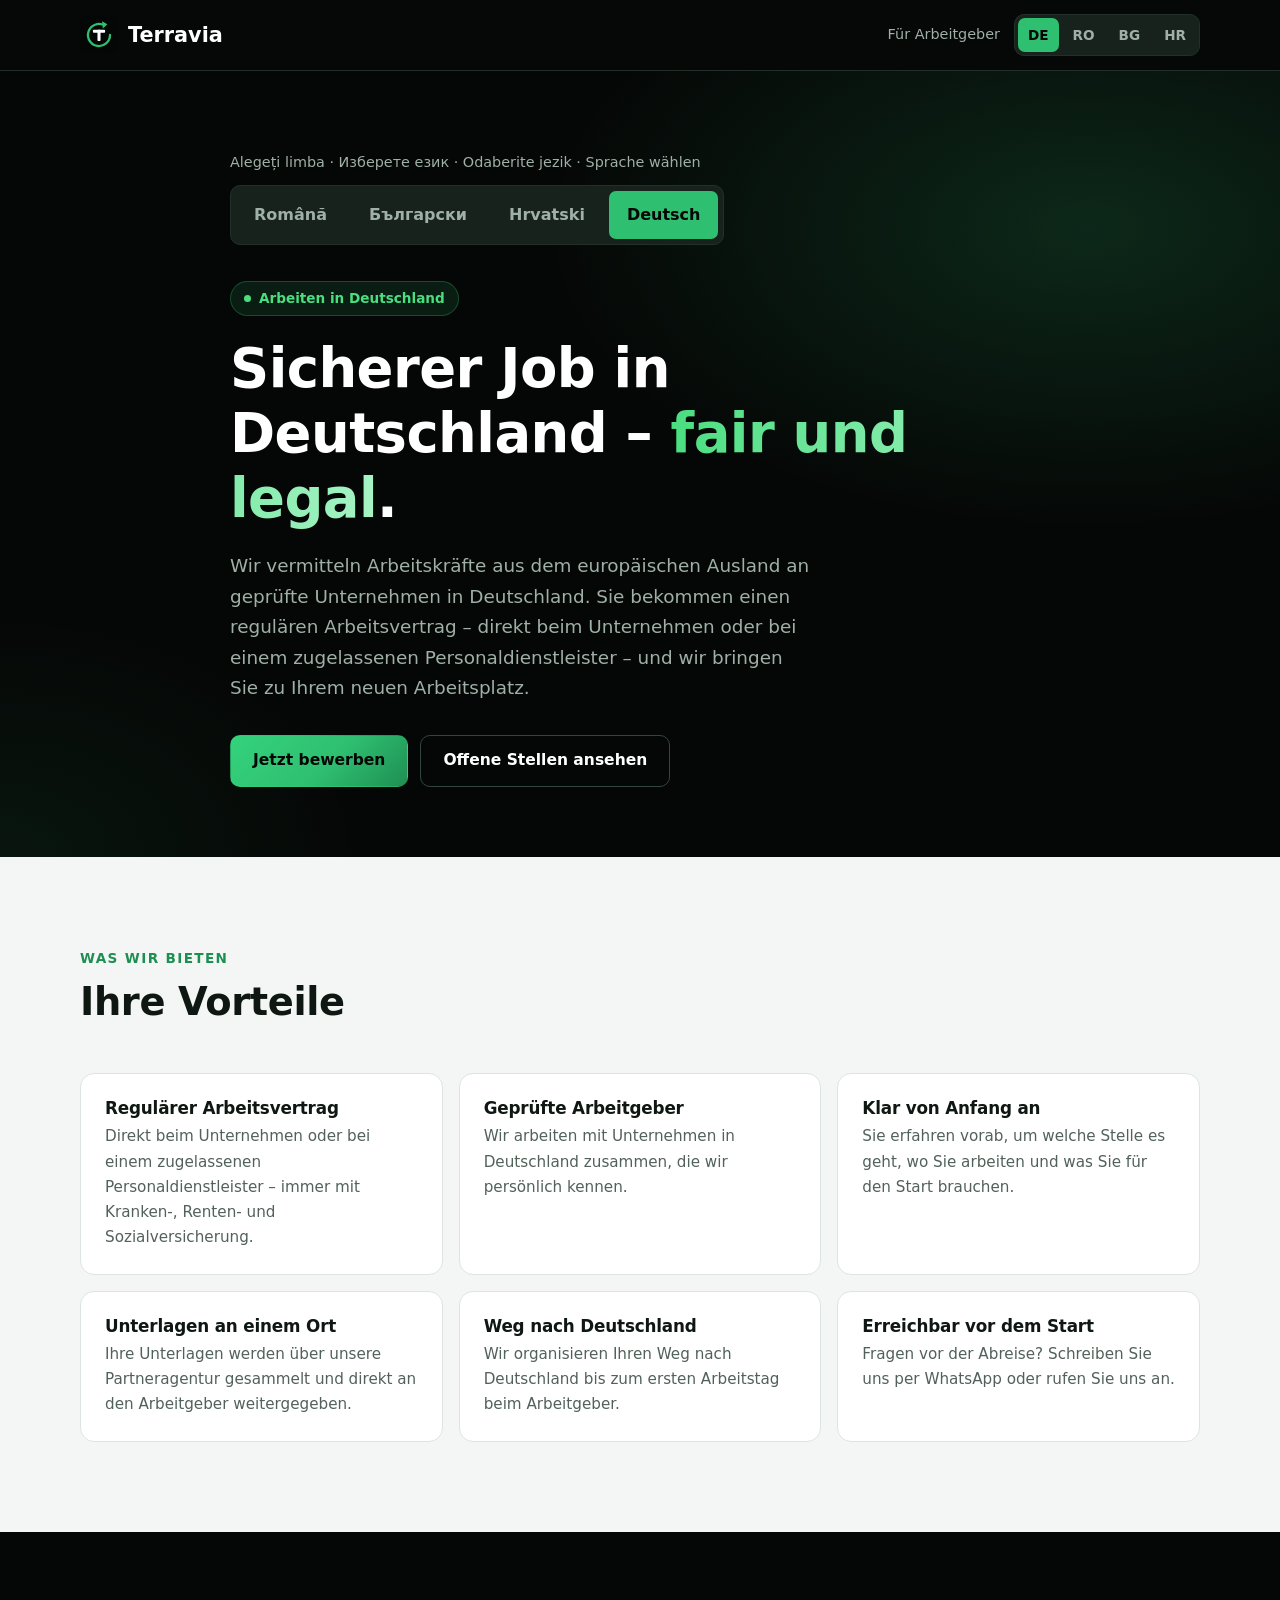
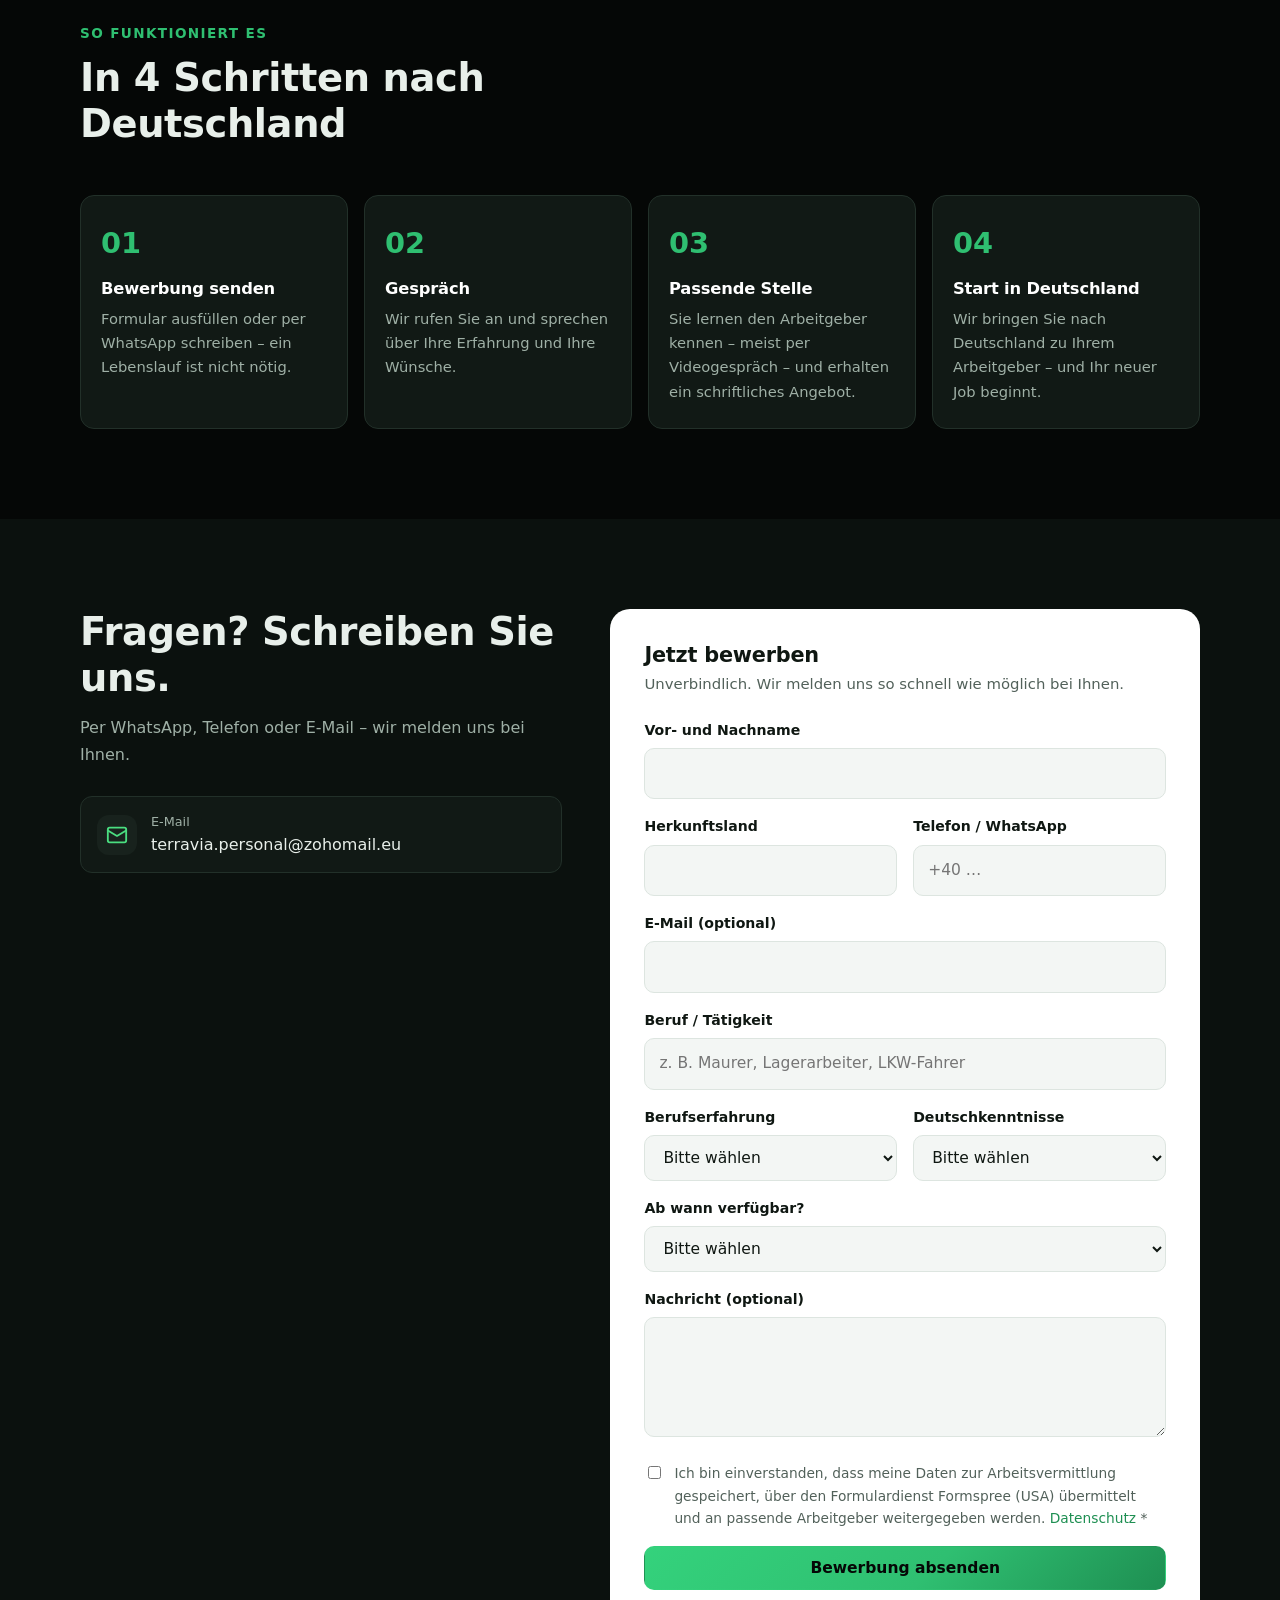
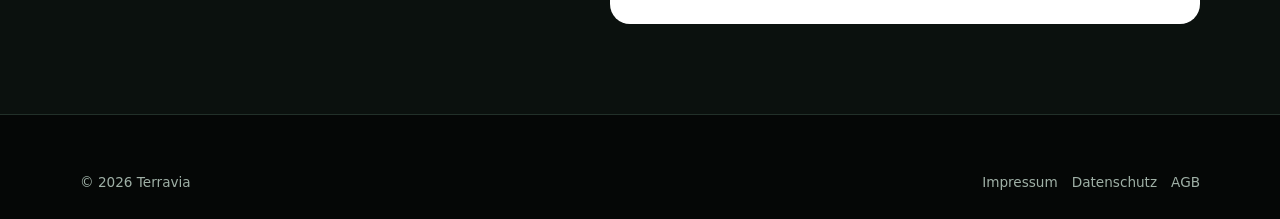
==== commit 3dffbe09: "Scroll-Video: Seitenanfang bis Seitenende = Videoanfang bis Videoende, Gewerke erscheinen abwechseln" ====
--- a/bewerber.html
+++ b/bewerber.html
@@ -181,7 +181,7 @@
     <div class="container">
       <div class="footer-bottom" style="margin-top:0;border-top:none;padding-top:0">
         <span>© <span data-year></span> <span data-cfg="companyName">Terravia</span></span>
-        <span><a href="impressum.html" style="display:inline;margin-right:14px">Impressum</a><a href="datenschutz.html" style="display:inline">Datenschutz</a></span>
+        <span><a href="impressum.html" style="display:inline;margin-right:14px">Impressum</a><a href="datenschutz.html" style="display:inline;margin-right:14px">Datenschutz</a><a href="agb.html" style="display:inline">AGB</a></span>
       </div>
     </div>
   </footer>
--- a/assets/css/style.css
+++ b/assets/css/style.css
@@ -122,7 +122,7 @@
 @media (prefers-reduced-motion: reduce) { html { scroll-behavior: auto; } }
 
 /* ---------- Trust bar ---------- */
-.trust { background: var(--dark-2); border-top: 1px solid var(--line-dark); border-bottom: 1px solid var(--line-dark); }
+.trust { overflow-x: clip; background: var(--dark-2); border-top: 1px solid var(--line-dark); border-bottom: 1px solid var(--line-dark); }
 .trust .container { display: grid; grid-template-columns: repeat(4, 1fr); }
 .trust-item { padding: 26px 20px; border-right: 1px solid var(--line-dark); }
 .trust-item:last-child { border-right: none; }
@@ -377,6 +377,92 @@
   transition-delay: var(--delay, 0s);
 }
 
+/* ---------- Hintergrund: Menschen bei der Arbeit, wechselt beim Scrollen ---------- */
+.scroll-bg { position: fixed; inset: 0; z-index: -1; pointer-events: none; }
+.scroll-bg-img {
+  position: absolute; inset: -20px; background: center / cover no-repeat;
+  opacity: 0; transition: opacity 1.2s ease; filter: grayscale(0.35) blur(2px);
+}
+.scroll-bg-img.on { opacity: 1; }
+.scroll-bg::after { content: ""; position: absolute; inset: 0; }
+.contact-promises { margin-top: 22px; }
+.contact-promises li { color: var(--muted-light); font-size: 0.95rem; }
+.contact-promises strong { color: var(--white); }
+@media (prefers-reduced-motion: reduce) { .scroll-bg-img { transition: none; } }
+
+/* ---------- Dynamik: Einblenden, Kopfzeile, Fortschritt, Hover ---------- */
+.reveal { opacity: 0; transform: translateY(28px); }
+.reveal.in {
+  opacity: 1; transform: none;
+  transition: opacity 0.6s ease, transform 0.7s cubic-bezier(0.2, 0.8, 0.2, 1);
+  transition-delay: var(--delay, 0s);
+}
+.site-header { transition: background 0.25s, box-shadow 0.25s; }
+.site-header.scrolled { background: rgba(5, 7, 6, 0.97); box-shadow: 0 8px 24px rgba(0, 0, 0, 0.35); }
+.scroll-progress {
+  position: fixed; top: 0; left: 0; right: 0; height: 3px; z-index: 60;
+  background: linear-gradient(90deg, var(--green-dark), var(--green-bright));
+  transform-origin: 0 50%; transform: scaleX(0); pointer-events: none;
+}
+.hero-rotator { margin: -6px 0 22px; font-size: clamp(1.05rem, 2vw, 1.3rem); font-weight: 700; color: var(--text-light); }
+.rotator { display: inline-block; color: var(--green-bright); transition: opacity 0.35s, transform 0.35s; }
+.rotator.out { opacity: 0; transform: translateY(-10px); }
+.step, .model, .country-group, .benefit, .service, .job, .contact-line, .btn { will-change: auto; }
+.step, .model, .country-group, .benefit { transition: transform 0.2s ease, border-color 0.2s ease, box-shadow 0.2s ease; }
+.reveal.in.step, .reveal.in.model, .reveal.in.country-group, .reveal.in.benefit { transition: opacity 0.6s ease, transform 0.7s cubic-bezier(0.2, 0.8, 0.2, 1), border-color 0.2s; }
+.step:hover, .model:hover, .country-group:hover, .benefit:hover,
+.reveal.in.step:hover, .reveal.in.model:hover, .reveal.in.country-group:hover, .reveal.in.benefit:hover {
+  transform: translateY(-4px); border-color: var(--green); transition-delay: 0s;
+}
+.fly .sector.in:hover { transform: translateY(-4px); border-color: var(--green); transition-delay: 0s; }
+.sector-img { transition: transform 0.5s ease; }
+.sector:hover .sector-img { transform: scale(1.05); }
+.btn-green { box-shadow: 0 0 0 0 rgba(47, 191, 113, 0.5); }
+.btn-green:hover { box-shadow: 0 6px 18px rgba(47, 191, 113, 0.35); }
+@media (prefers-reduced-motion: reduce) {
+  .reveal { opacity: 1; transform: none; }
+  .rotator, .sector-img, .step, .model, .country-group, .benefit { transition: none; }
+}
+
+/* ---------- Ablauf als kompakte Linie ---------- */
+.steps-line { list-style: none; margin: 0; padding: 0; display: grid; grid-template-columns: repeat(4, 1fr); gap: 16px; position: relative; }
+.steps-line::before {
+  content: ""; position: absolute; left: 12.5%; right: 12.5%; top: 21px; height: 2px;
+  background: linear-gradient(90deg, var(--green-dark), var(--green-bright)); opacity: 0.6;
+}
+.steps-line li { position: relative; text-align: center; min-width: 0; }
+.steps-line .num {
+  display: grid; place-items: center; width: 44px; height: 44px; margin: 0 auto 12px; border-radius: 50%;
+  background: var(--black); border: 2px solid var(--green); color: var(--green-bright); font-weight: 800; font-size: 1.1rem;
+  position: relative; z-index: 1;
+}
+.steps-line strong { display: block; color: var(--white); font-size: 1.02rem; }
+.steps-line li > span:last-child { display: block; color: var(--muted-light); font-size: 0.9rem; }
+@media (max-width: 600px) {
+  .steps-line { grid-template-columns: 1fr; gap: 14px; }
+  .steps-line::before { left: 21px; right: auto; top: 22px; bottom: 22px; width: 2px; height: auto; background: linear-gradient(180deg, var(--green-dark), var(--green-bright)); }
+  .steps-line li { display: grid; grid-template-columns: 44px 1fr; column-gap: 14px; align-items: center; text-align: left; }
+  .steps-line .num { grid-row: span 2; margin: 0; }
+}
+
+/* Einflug von links/rechts */
+.reveal.reveal-x { transform: translateX(var(--rx, -60px)); }
+.reveal.reveal-x.in { transform: none; }
+
+/* Hintergrundbilder sichtbarer */
+.has-scroll-bg .hero {
+  background:
+    radial-gradient(900px 500px at 85% 20%, rgba(47, 191, 113, 0.18), transparent 60%),
+    linear-gradient(90deg, rgba(5, 7, 6, 0.92) 0%, rgba(5, 7, 6, 0.7) 55%, rgba(5, 7, 6, 0.35) 100%);
+}
+.has-scroll-bg .trust { background: rgba(17, 25, 21, 0.72); backdrop-filter: blur(6px); -webkit-backdrop-filter: blur(6px); }
+.has-scroll-bg .section-black { background: rgba(5, 7, 6, 0.45); }
+.scroll-bg::after { background: rgba(5, 7, 6, 0.62); }
+.scroll-bg-img { filter: grayscale(0.15) blur(1px); }
+@media (max-width: 880px) {
+  .has-scroll-bg .hero { background: linear-gradient(180deg, rgba(5, 7, 6, 0.85), rgba(5, 7, 6, 0.7)); }
+}
+
 /* ---------- Footer ---------- */
 .site-footer { background: var(--black); border-top: 1px solid var(--line-dark); padding: 56px 0 26px; font-size: 0.93rem; color: var(--muted-light); }
 .footer-grid { display: grid; grid-template-columns: 2fr 1fr 1fr 1fr; gap: 32px; }
@@ -443,3 +529,308 @@
   .lang-switch button { padding: 6px 7px; }
   .about-panel, .form-card { padding: 20px; }
 }
+
+/* =====================================================================
+ * High-End: 3D-Einflug, durchmischende Bilder, Licht und Farbe
+ * ===================================================================== */
+.section, .trust { overflow-x: clip; }
+
+/* Hintergrund: kräftige Farben, Bewegung, Lichter */
+.scroll-bg-img {
+  inset: -6%; transition: none; opacity: 0;
+  filter: saturate(1.3) contrast(1.08) brightness(0.9);
+  transform: scale(var(--s, 1.12)) translate3d(0, var(--y, 0px), 0);
+  will-change: opacity, transform;
+}
+.scroll-bg::after {
+  background:
+    radial-gradient(120% 90% at 50% 40%, transparent 35%, rgba(3, 5, 4, 0.75) 100%),
+    linear-gradient(180deg, rgba(5, 7, 6, 0.55), rgba(5, 7, 6, 0.6));
+}
+.scroll-bg-light {
+  position: absolute; inset: -20%; z-index: 1; mix-blend-mode: screen; opacity: 0.55;
+  background:
+    radial-gradient(35% 30% at 25% 30%, rgba(74, 222, 128, 0.35), transparent 70%),
+    radial-gradient(30% 28% at 78% 65%, rgba(255, 176, 72, 0.22), transparent 70%),
+    radial-gradient(25% 22% at 60% 15%, rgba(120, 200, 255, 0.16), transparent 70%);
+  animation: lights 18s ease-in-out infinite alternate;
+}
+@keyframes lights {
+  0% { transform: translate3d(-4%, -2%, 0) rotate(0deg); }
+  100% { transform: translate3d(5%, 4%, 0) rotate(8deg); }
+}
+
+/* Bildschirme im Startbereich */
+.hero { perspective: 1400px; }
+.hero .container { position: relative; z-index: 2; }
+.hero-screens { position: absolute; right: max(2vw, calc((100vw - var(--max)) / 2 - 40px)); top: 50%; width: 440px; height: 420px; transform: translateY(-50%); transform-style: preserve-3d; pointer-events: none; z-index: 1; }
+.screen {
+  position: absolute; width: 300px; aspect-ratio: 800 / 520; border-radius: 16px; overflow: hidden;
+  border: 1px solid rgba(255, 255, 255, 0.18);
+  box-shadow: 0 30px 60px rgba(0, 0, 0, 0.55), 0 0 40px rgba(47, 191, 113, 0.25);
+  transform-style: preserve-3d; opacity: 0;
+  animation: screen-in 1.2s cubic-bezier(0.16, 1, 0.3, 1) forwards;
+}
+.screen::after { content: ""; position: absolute; inset: 0; background: linear-gradient(135deg, rgba(255,255,255,0.18), transparent 40%); }
+.screen img { width: 100%; height: 100%; object-fit: cover; display: block; filter: saturate(1.25) contrast(1.05); }
+.screen img.screen-next { position: absolute; inset: 0; opacity: 0; transition: opacity 0.6s; }
+.screen img.screen-next.show { opacity: 1; }
+.screen.s1 { --end: translate3d(0, 0, 0) rotateY(-22deg) rotateX(4deg); --start: translate3d(260px, -40px, -200px) rotateY(-80deg); top: 0; left: 120px; animation-delay: 0.15s; }
+.screen.s2 { --end: translate3d(0, 0, 60px) rotateY(18deg) rotateX(-3deg); --start: translate3d(-260px, 20px, -200px) rotateY(80deg); top: 130px; left: 0; animation-delay: 0.35s; }
+.screen.s3 { --end: translate3d(0, 0, 20px) rotateY(-14deg) rotateX(2deg); --start: translate3d(260px, 60px, -200px) rotateY(-80deg); top: 260px; left: 150px; animation-delay: 0.55s; }
+.screen { transform: var(--end) translateY(var(--py, 0px)); }
+@keyframes screen-in {
+  from { opacity: 0; transform: var(--start); }
+  to { opacity: 1; transform: var(--end); }
+}
+.screen.done { animation: none; opacity: 1; transition: transform 0.2s linear; }
+@media (max-width: 1100px) { .hero-screens { display: none; } }
+
+/* 3D-Einflug: Karten drehen sich von links und rechts herein */
+.reveal.reveal-3d {
+  transform: perspective(1100px) translate3d(var(--rx, -140px), 20px, -60px) rotateY(var(--rr, 50deg));
+  transform-origin: var(--ro, left) center;
+}
+.reveal.reveal-3d.in {
+  transform: none;
+  transition: opacity 0.8s ease, transform 1s cubic-bezier(0.16, 1, 0.3, 1);
+  transition-delay: var(--delay, 0s);
+}
+.fly .sector { transform: perspective(1000px) translate3d(var(--fx, -120px), 30px, -80px) rotateY(var(--fr, 55deg)); transform-origin: var(--fo, left) center; }
+.fly .sector:nth-child(odd) { --fx: -120px; --fr: 55deg; --fo: left; }
+.fly .sector:nth-child(even) { --fx: 120px; --fr: -55deg; --fo: right; }
+.fly .sector.in { transition: opacity 0.8s ease, transform 1.05s cubic-bezier(0.16, 1, 0.3, 1), border-color 0.2s; }
+@media (max-width: 600px) {
+  .fly .sector:nth-child(odd) { --fx: -50px; --fr: 35deg; }
+  .fly .sector:nth-child(even) { --fx: 50px; --fr: -35deg; }
+  .reveal.reveal-3d { --rx: -50px; }
+}
+
+/* Glanz und Licht auf Karten */
+.sector, .model, .trust-item, .form-card, .about-panel { position: relative; }
+.sector::after {
+  content: ""; position: absolute; inset: 0; pointer-events: none; border-radius: inherit;
+  background: linear-gradient(115deg, transparent 30%, rgba(255, 255, 255, 0.12) 45%, transparent 60%);
+  transform: translateX(-120%); transition: transform 0.9s ease;
+}
+.sector:hover::after { transform: translateX(120%); }
+.sector-img { filter: saturate(1.25) contrast(1.05); }
+.btn-green { background: linear-gradient(135deg, #34d27c, var(--green) 55%, var(--green-dark)); }
+.btn-green:hover { background: linear-gradient(135deg, #4ade80, #34d27c); }
+.hero h1 em { background: linear-gradient(90deg, #4ade80, #a7f3c5, #4ade80); background-size: 200% 100%; -webkit-background-clip: text; background-clip: text; color: transparent; animation: shine 6s linear infinite; }
+@keyframes shine { to { background-position: -200% 0; } }
+
+@media (prefers-reduced-motion: reduce) {
+  .scroll-bg-light, .hero h1 em { animation: none; }
+  .screen { animation: none; opacity: 1; }
+  .reveal.reveal-3d, .fly .sector { transform: none; opacity: 1; }
+}
+
+/* ---------- Laufband mit Versprechen ---------- */
+.marquee { overflow: hidden; padding: 0; }
+.mq-track { display: flex; width: max-content; animation: marquee 32s linear infinite; }
+.marquee:hover .mq-track { animation-play-state: paused; }
+.mq-row { display: flex; }
+.mq-item {
+  display: inline-flex; align-items: center; gap: 14px; padding: 20px 28px; white-space: nowrap;
+  font-size: clamp(1rem, 1.6vw, 1.25rem); font-weight: 750; color: var(--white); letter-spacing: -0.01em;
+}
+.mq-item::after { content: "✦"; color: var(--green-bright); font-size: 0.9em; margin-left: 28px; text-shadow: 0 0 12px rgba(74, 222, 128, 0.7); }
+@keyframes marquee { to { transform: translateX(-50%); } }
+
+/* ---------- Branchen: interaktive Liste mit großem Bild ---------- */
+.trades { display: grid; grid-template-columns: 1.05fr 1fr; gap: 48px; align-items: start; }
+.trade-list { list-style: none; margin: 0; padding: 0; counter-reset: none; }
+.trade {
+  width: 100%; display: grid; grid-template-columns: 56px 1fr 32px; align-items: center; gap: 12px;
+  background: none; border: 0; border-top: 1px solid rgba(255, 255, 255, 0.1); padding: 18px 4px;
+  color: inherit; font: inherit; text-align: left; cursor: pointer; position: relative;
+}
+.trade-list li:last-child .trade { border-bottom: 1px solid rgba(255, 255, 255, 0.1); }
+.trade::before {
+  content: ""; position: absolute; left: 0; right: 0; top: -1px; height: 1px;
+  background: linear-gradient(90deg, var(--green-bright), transparent); transform: scaleX(0); transform-origin: left; transition: transform 0.6s cubic-bezier(0.16, 1, 0.3, 1);
+}
+.trade-no { font-weight: 800; font-size: 0.9rem; color: var(--muted-light); font-variant-numeric: tabular-nums; transition: color 0.3s; }
+.trade-name {
+  display: block; font-size: clamp(1.4rem, 2.6vw, 2.2rem); font-weight: 800; letter-spacing: -0.02em; line-height: 1.15;
+  color: rgba(255, 255, 255, 0.42); transition: color 0.35s, transform 0.5s cubic-bezier(0.16, 1, 0.3, 1);
+}
+.trade-sub { display: block; max-height: 0; overflow: hidden; opacity: 0; color: var(--text-light); font-size: 0.95rem; transition: max-height 0.5s ease, opacity 0.4s ease, margin 0.4s; }
+.trade-go { font-size: 1.4rem; color: var(--green-bright); opacity: 0; transform: translateX(-12px); transition: opacity 0.3s, transform 0.4s; }
+.trade-thumb { display: none; }
+.trade.active::before { transform: scaleX(1); }
+.trade.active .trade-no { color: var(--green-bright); }
+.trade.active .trade-name { color: var(--white); transform: translateX(8px); }
+.trade.active .trade-sub { max-height: 3em; opacity: 1; margin-top: 4px; }
+.trade.active .trade-go { opacity: 1; transform: none; }
+.trade:focus-visible { outline: 2px solid var(--green-bright); outline-offset: 2px; }
+
+.trade-stage { position: sticky; top: 110px; }
+.trade-frame {
+  position: relative; aspect-ratio: 4 / 5; max-height: 68vh; width: 100%; border-radius: 24px; overflow: hidden;
+  box-shadow: 0 40px 80px rgba(0, 0, 0, 0.5), 0 0 60px rgba(47, 191, 113, 0.18); transform: perspective(1400px) rotateY(-6deg); transition: transform 0.6s;
+}
+.trade-frame:hover { transform: perspective(1400px) rotateY(0deg); }
+.trade-frame img {
+  position: absolute; inset: 0; width: 100%; height: 100%; object-fit: cover; opacity: 0;
+  transform: scale(1.25); filter: saturate(1.3) contrast(1.06);
+  transition: opacity 0.7s ease, transform 1.4s cubic-bezier(0.16, 1, 0.3, 1);
+}
+.trade-frame img.on { opacity: 1; transform: scale(1.04); animation: kenburns 9s ease-in-out 1.4s infinite alternate; }
+@keyframes kenburns { from { transform: scale(1.04) translate(0, 0); } to { transform: scale(1.16) translate(-2%, -2%); } }
+.trade-frame::after { content: ""; position: absolute; inset: 0; background: linear-gradient(180deg, transparent 55%, rgba(3, 5, 4, 0.55)); pointer-events: none; }
+.trade-caption { margin: 14px 4px 0; color: var(--muted-light); font-size: 0.9rem; }
+@media (max-width: 880px) {
+  .trades { grid-template-columns: 1fr; gap: 0; }
+  .trade-stage { display: none; }
+  .trade { grid-template-columns: 40px 1fr 24px; padding: 14px 2px; }
+  .trade-thumb { display: block; grid-column: 1 / -1; max-height: 0; overflow: hidden; border-radius: 14px; transition: max-height 0.6s cubic-bezier(0.16, 1, 0.3, 1), margin 0.4s; }
+  .trade-thumb img { display: block; width: 100%; aspect-ratio: 16 / 9; object-fit: cover; transform: scale(1.3); transition: transform 1.4s cubic-bezier(0.16, 1, 0.3, 1); filter: saturate(1.3); }
+  .trade.active .trade-thumb { max-height: 260px; margin-top: 12px; }
+  .trade.active .trade-thumb img { transform: scale(1.02); }
+}
+
+/* ---------- Gewerk-Detail: Bild zoomt, Schrift direkt auf dem Bild ---------- */
+.gw-lock, .gw-lock body { overflow: hidden; }
+.gw-modal { position: fixed; inset: 0; z-index: 100; background: #030504; opacity: 0; transition: opacity 0.4s ease; }
+.gw-modal.open { opacity: 1; }
+.gw-bg { position: absolute; inset: 0; overflow: hidden; }
+.gw-img {
+  position: absolute; inset: -8%; background: center / cover no-repeat;
+  filter: saturate(1.35) contrast(1.08) brightness(0.8);
+  transform: scale(var(--z, 1.08)) translate3d(var(--px, 0), var(--py, 0), 0); will-change: transform;
+}
+.gw-img.enter { animation: gw-zoom-out 1.6s cubic-bezier(0.16, 1, 0.3, 1) both; }
+@keyframes gw-zoom-out {
+  from { transform: scale(2.1); filter: saturate(1.6) brightness(1.3) blur(10px); opacity: 0; }
+  to { transform: scale(var(--z, 1.08)); filter: saturate(1.35) contrast(1.08) brightness(0.8) blur(0); opacity: 1; }
+}
+.gw-img.leave { transition: transform 0.6s cubic-bezier(0.7, 0, 0.84, 0), opacity 0.6s ease, filter 0.6s; transform: scale(2.6); opacity: 0; filter: brightness(1.6) blur(12px); }
+.gw-shade {
+  position: absolute; inset: 0; pointer-events: none;
+  background:
+    linear-gradient(90deg, rgba(3, 5, 4, 0.92) 0%, rgba(3, 5, 4, 0.7) 45%, rgba(3, 5, 4, 0.15) 100%),
+    linear-gradient(0deg, rgba(3, 5, 4, 0.8), transparent 40%);
+}
+.gw-scroll { position: absolute; inset: 0; overflow-y: auto; scroll-behavior: smooth; -webkit-overflow-scrolling: touch; z-index: 2; }
+.gw-story { transition: opacity 0.4s ease; }
+.gw-story.out { opacity: 0; }
+.gw-chapter { min-height: 82vh; display: flex; align-items: center; padding: 100px 0 60px; }
+.gw-chapter .container { max-width: 1100px; width: 100%; }
+.gw-chapter.gw-intro { min-height: 100vh; align-items: flex-end; padding-bottom: 12vh; }
+.gw-kick { color: var(--green-bright); font-weight: 800; text-transform: uppercase; letter-spacing: 0.14em; font-size: 0.8rem; }
+.gw-title { font-size: clamp(2.6rem, 8vw, 6rem); line-height: 0.98; margin: 12px 0 18px; color: var(--white); letter-spacing: -0.035em; }
+.gw-title .ch { display: inline-block; opacity: 0; transform: translateY(0.6em) rotateX(-70deg); transform-origin: bottom; }
+.gw-ready .gw-title .ch { opacity: 1; transform: none; transition: opacity 0.5s ease, transform 0.8s cubic-bezier(0.16, 1, 0.3, 1); transition-delay: calc(var(--c) * 28ms + 0.9s); }
+.gw-lead { font-size: clamp(1.05rem, 1.8vw, 1.35rem); color: var(--text-light); max-width: 640px; margin: 0; opacity: 0; transform: translateY(16px); }
+.gw-ready .gw-lead { opacity: 1; transform: none; transition: all 0.8s ease 1.4s; }
+.gw-hint { margin-top: 34px; color: var(--muted-light); font-size: 0.85rem; letter-spacing: 0.08em; text-transform: uppercase; opacity: 0; }
+.gw-ready .gw-hint { opacity: 1; transition: opacity 0.6s 1.9s; animation: hint 2s ease-in-out 2.2s infinite; }
+@keyframes hint { 50% { transform: translateY(6px); } }
+.gw-num { font-size: clamp(3.5rem, 10vw, 7.5rem); font-weight: 900; line-height: 0.9; letter-spacing: -0.05em; color: transparent; -webkit-text-stroke: 1.5px rgba(74, 222, 128, 0.75); }
+.gw-chapter h3 { font-size: clamp(1.7rem, 4vw, 3rem); color: var(--white); margin: 6px 0 22px; letter-spacing: -0.02em; line-height: 1.05; }
+.gw-lines { list-style: none; margin: 0; padding: 0; max-width: 760px; }
+.gw-lines li { font-size: clamp(1.05rem, 1.9vw, 1.4rem); color: var(--text-light); padding: 14px 0; border-bottom: 1px solid rgba(255, 255, 255, 0.12); font-weight: 500; }
+.gw-lines li.warn { color: #f6d69a; border-bottom-color: rgba(240, 180, 74, 0.4); }
+.gw-chapter [data-a] { opacity: 0; transform: translate3d(calc(var(--s, -1) * 60px), 18px, 0); clip-path: inset(0 100% 0 0); }
+.gw-chapter.seen [data-a] {
+  opacity: 1; transform: none; clip-path: inset(0 0 0 0);
+  transition: opacity 0.6s ease, transform 0.9s cubic-bezier(0.16, 1, 0.3, 1), clip-path 0.9s cubic-bezier(0.16, 1, 0.3, 1);
+  transition-delay: calc(var(--k, 0) * 90ms);
+}
+.gw-level { font-size: clamp(4.5rem, 16vw, 11rem); font-weight: 900; letter-spacing: -0.05em; line-height: 0.9; background: linear-gradient(135deg, #a7f3c5, #4ade80 40%, #1e8f52); -webkit-background-clip: text; background-clip: text; color: transparent; }
+.gw-chapter p.gw-text { font-size: clamp(1.05rem, 1.8vw, 1.3rem); color: var(--text-light); max-width: 680px; }
+.gw-big { font-size: clamp(2rem, 6vw, 4.5rem); font-weight: 900; line-height: 1; letter-spacing: -0.03em; color: var(--white); margin: 8px 0 18px; }
+.gw-big em { font-style: normal; color: var(--green-bright); }
+.gw-end .btn { margin-right: 10px; }
+.gw-next {
+  display: grid; grid-template-columns: 1fr auto; align-items: end; gap: 20px; margin-top: 46px; width: 100%; max-width: 760px;
+  background: none; border: 0; border-top: 1px solid rgba(255, 255, 255, 0.2); padding: 22px 0 0; color: inherit; font: inherit; text-align: left; cursor: pointer;
+}
+.gw-next small { display: block; color: var(--muted-light); text-transform: uppercase; letter-spacing: 0.12em; font-size: 0.75rem; }
+.gw-next strong { display: block; font-size: clamp(1.8rem, 5vw, 3.4rem); letter-spacing: -0.03em; color: var(--white); transition: color 0.3s; }
+.gw-next span.arrow { font-size: 2.6rem; color: var(--green-bright); transition: transform 0.3s; }
+.gw-next:hover strong { color: var(--green-bright); }
+.gw-next:hover span.arrow { transform: translateX(10px); }
+.gw-prev { margin-top: 16px; background: none; border: 0; color: var(--muted-light); font: inherit; cursor: pointer; padding: 0; }
+.gw-prev:hover { color: var(--white); }
+.gw-small { margin-top: 30px; color: var(--muted-light); font-size: 0.8rem; max-width: 680px; }
+.gw-dots { position: absolute; right: 22px; top: 50%; transform: translateY(-50%); z-index: 4; display: flex; flex-direction: column; gap: 12px; }
+.gw-dots button { width: 10px; height: 10px; border-radius: 50%; border: 1px solid rgba(255,255,255,0.5); background: transparent; padding: 0; cursor: pointer; transition: all 0.3s; }
+.gw-dots button.on { background: var(--green-bright); border-color: var(--green-bright); height: 26px; border-radius: 6px; box-shadow: 0 0 12px rgba(74,222,128,0.6); }
+.gw-close {
+  position: absolute; top: 16px; right: 16px; z-index: 5; width: 46px; height: 46px; border-radius: 50%;
+  border: 1px solid rgba(255,255,255,0.25); background: rgba(5,7,6,0.5); color: var(--white); font-size: 1.8rem; line-height: 1; cursor: pointer; backdrop-filter: blur(6px);
+}
+.gw-close:hover { border-color: var(--green); color: var(--green-bright); }
+.gw-bar { position: absolute; left: 0; top: 0; height: 3px; z-index: 5; background: linear-gradient(90deg, var(--green-dark), var(--green-bright)); transform-origin: 0 50%; transform: scaleX(0); width: 100%; }
+@media (max-width: 700px) {
+  .gw-shade { background: linear-gradient(0deg, rgba(3,5,4,0.95) 10%, rgba(3,5,4,0.75) 60%, rgba(3,5,4,0.5)); }
+  .gw-dots { right: 8px; }
+  .gw-chapter { padding: 80px 0 40px; min-height: 75vh; }
+  .gw-end .btn { width: 100%; margin: 0 0 10px; }
+}
+@media (prefers-reduced-motion: reduce) {
+  .gw-img.enter, .gw-ready .gw-hint { animation: none; }
+  .gw-title .ch, .gw-lead, .gw-hint, .gw-chapter [data-a] { opacity: 1; transform: none; clip-path: none; transition: none; }
+  .mq-track, .trade-frame img.on { animation: none; }
+}
+
+/* ---------- Video im Hintergrund: läuft mit dem Scrollen ---------- */
+.scroll-video {
+  position: absolute; inset: 0; width: 100%; height: 100%; object-fit: cover;
+  filter: saturate(1.3) contrast(1.08) brightness(0.85);
+}
+
+/* ---------- Gewerke erscheinen abwechselnd links und rechts ---------- */
+.showcase { display: flex; flex-direction: column; gap: 14vh; padding: 6vh 0 4vh; perspective: 1400px; }
+.show-item { width: min(620px, 100%); }
+.show-right { align-self: flex-end; }
+.show-card {
+  display: block; width: 100%; padding: 0; border: 0; background: none; color: inherit; font: inherit; text-align: left; cursor: pointer;
+  border-radius: 22px; overflow: hidden; position: relative;
+  box-shadow: 0 40px 80px rgba(0, 0, 0, 0.55), 0 0 0 1px rgba(255, 255, 255, 0.12);
+  transform-style: preserve-3d;
+}
+.show-img { display: block; aspect-ratio: 16 / 10; overflow: hidden; }
+.show-img img { width: 100%; height: 100%; object-fit: cover; display: block; filter: saturate(1.3) contrast(1.06); transform: scale(1.12); transition: transform 1.6s cubic-bezier(0.16, 1, 0.3, 1); }
+.show-card:hover .show-img img { transform: scale(1.02); }
+.show-text {
+  position: absolute; left: 0; right: 0; bottom: 0; padding: 70px 26px 22px; display: block;
+  background: linear-gradient(0deg, rgba(3, 5, 4, 0.92), rgba(3, 5, 4, 0.55) 60%, transparent);
+}
+.show-no { display: block; font-weight: 900; font-size: 0.85rem; letter-spacing: 0.12em; color: var(--green-bright); }
+.show-name { display: block; font-size: clamp(1.7rem, 3.6vw, 2.6rem); font-weight: 850; letter-spacing: -0.025em; line-height: 1.05; color: var(--white); margin: 4px 0 6px; }
+.show-sub { display: block; color: var(--text-light); font-size: 0.95rem; }
+.show-more { display: inline-block; margin-top: 10px; color: var(--green-bright); font-weight: 700; font-size: 0.9rem; transition: transform 0.25s; }
+.show-card:hover .show-more { transform: translateX(6px); }
+.show-card:focus-visible { outline: 2px solid var(--green-bright); outline-offset: 4px; }
+/* Einflug: von der eigenen Seite herein drehen, beim Weiterscrollen nach hinten weg */
+.js-show .show-item { opacity: 0; transform: translate3d(var(--sx), 40px, -120px) rotateY(var(--sr)) scale(0.92); transition: opacity 0.8s ease, transform 1.1s cubic-bezier(0.16, 1, 0.3, 1); }
+.js-show .show-left { --sx: -18vw; --sr: 38deg; transform-origin: left center; }
+.js-show .show-right { --sx: 18vw; --sr: -38deg; transform-origin: right center; }
+.js-show .show-item.in { opacity: 1; transform: none; }
+.js-show .show-item.in .show-img img { transform: scale(1.02); }
+.js-show .show-item.past { opacity: 0.25; transform: translate3d(0, -30px, -260px) scale(0.86); }
+@media (max-width: 700px) {
+  .showcase { gap: 8vh; }
+  .js-show .show-left { --sx: -40px; --sr: 25deg; }
+  .js-show .show-right { --sx: 40px; --sr: -25deg; }
+  .show-text { padding: 50px 18px 16px; }
+}
+
+/* ---------- Abschluss: Impressum & AGB ---------- */
+.legal-end { padding-bottom: 70px; }
+.legal-grid { display: grid; grid-template-columns: 1fr 1fr; gap: 24px; }
+.legal-box { background: rgba(11, 17, 14, 0.75); border: 1px solid rgba(255, 255, 255, 0.12); border-radius: var(--radius); padding: 26px; backdrop-filter: blur(8px); -webkit-backdrop-filter: blur(8px); min-width: 0; }
+.legal-box h3 { margin: 0 0 12px; color: var(--white); }
+.legal-box p, .legal-box li { color: var(--text-light); font-size: 0.95rem; }
+.legal-box ul { padding-left: 18px; margin: 0 0 12px; }
+.legal-link { display: block; margin-top: 8px; font-weight: 700; }
+@media (max-width: 700px) { .legal-grid { grid-template-columns: 1fr; } }
+
+@media (prefers-reduced-motion: reduce) {
+  .js-show .show-item, .js-show .show-item.past { opacity: 1; transform: none; transition: none; }
+}
+
